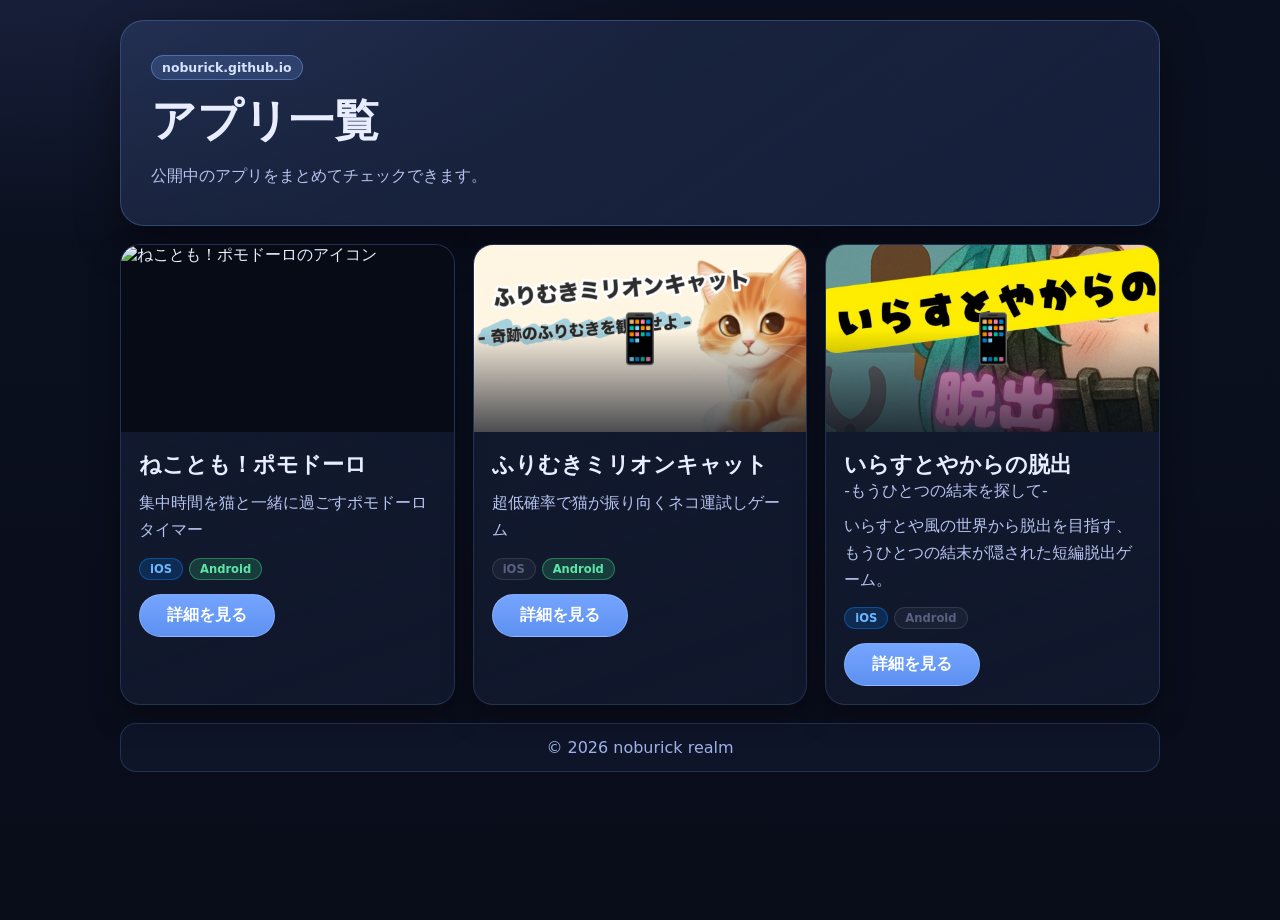
==== index.html @ e582a359 "fix: update irasutoya app list image Agent-Logs-Url: https://github.com/noburick/noburick.github.io/" ====
<!DOCTYPE html>
<html lang="ja">
<head>
  <meta charset="UTF-8">
  <meta name="viewport" content="width=device-width, initial-scale=1">
  <title>noburick realm apps | アプリ一覧</title>
  <meta name="description" content="noburick が公開するアプリの一覧ページです。">
  <link rel="stylesheet" href="style.css">
</head>
<body>
  <header class="hero">
    <div class="hero__inner">
      <p class="hero__badge">noburick.github.io</p>
      <h1>アプリ一覧</h1>
      <p class="hero__lead">公開中のアプリをまとめてチェックできます。</p>
    </div>
  </header>

  <main class="container" id="apps">
    <section class="apps-grid" aria-label="アプリ一覧">

      <!-- ねことも！ポモドーロ -->
      <article class="app-card">
        <div class="app-card__thumb">
          <img src="./nekotomo_list_image" alt="ねことも！ポモドーロのアイコン">
        </div>
        <div class="app-card__body">
          <h2>ねことも！ポモドーロ</h2>
          <p>集中時間を猫と一緒に過ごすポモドーロタイマー</p>
          <div class="app-card__os">
            <span class="os-badge os-badge--ios">iOS</span>
            <span class="os-badge os-badge--android">Android</span>
          </div>
          <a class="button" href="./apps/nekotomo/">詳細を見る</a>
        </div>
      </article>

      <!-- ふりむきミリオンキャット -->
      <article class="app-card">
        <div class="app-card__thumb app-card__thumb--placeholder">
          <img src="./hurimuki_1920_1080_hero.PNG" alt="ふりむきミリオンキャットのアイコン">
        </div>
        <div class="app-card__body">
          <h2>ふりむきミリオンキャット</h2>
          <p>超低確率で猫が振り向くネコ運試しゲーム</p>
          <div class="app-card__os">
            <span class="os-badge os-badge--unavailable">iOS</span>
            <span class="os-badge os-badge--android">Android</span>
          </div>
          <a class="button" href="./apps/hurimuki/">詳細を見る</a>
        </div>
      </article>

      <!-- いらすとやからの脱出 -->
      <article class="app-card">
        <div class="app-card__thumb app-card__thumb--placeholder">
          <img src="./irasutoya_1920_1080_list.PNG" alt="いらすとやからの脱出のアイコン">
        </div>
        <div class="app-card__body">
          <h2>いらすとやからの脱出<br><small>-もうひとつの結末を探して-</small></h2>
          <p>いらすとや風の世界から脱出を目指す、もうひとつの結末が隠された短編脱出ゲーム。</p>
          <div class="app-card__os">
            <span class="os-badge os-badge--ios">iOS</span>
            <span class="os-badge os-badge--unavailable">Android</span>
          </div>
          <a class="button" href="./apps/irasutoya-escape/">詳細を見る</a>
        </div>
      </article>

    </section>
  </main>

  <footer class="footer">
    <p>© 2026 noburick realm </p>
  </footer>
</body>
</html>
---- style.css ----
:root {
  color-scheme: dark;
  --bg: #090d1a;
  --bg-grad-top: #1c2442;
  --panel: #11182d;
  --panel-strong: #18223f;
  --line: #2b3d73;
  --text: #e8eeff;
  --sub: #b7c4ef;
  --accent: #74a5ff;
  --accent-strong: #5d90f0;
  --shadow: 0 18px 44px rgba(0, 0, 0, 0.45);
}

* {
  box-sizing: border-box;
}

body {
  margin: 0;
  min-height: 100vh;
  background:
    radial-gradient(1200px 560px at 0% -10%, var(--bg-grad-top), transparent 60%),
    linear-gradient(180deg, #0b1020 0%, var(--bg) 100%);
  color: var(--text);
  font-family: "Hiragino Sans", "Noto Sans JP", "Yu Gothic", system-ui, -apple-system, sans-serif;
}

.hero,
.container,
.footer {
  width: min(100% - 24px, 1040px);
  margin-inline: auto;
}

.hero {
  margin-top: 20px;
}

.hero__inner {
  border: 1px solid rgba(116, 165, 255, 0.28);
  border-radius: 24px;
  padding: 26px 20px;
  background: linear-gradient(145deg, rgba(116, 165, 255, 0.14), rgba(24, 34, 63, 0.88));
  box-shadow: var(--shadow);
}

.hero__badge {
  display: inline-block;
  margin: 0;
  padding: 4px 10px;
  border-radius: 999px;
  font-size: 0.78rem;
  font-weight: 700;
  color: #d6e3ff;
  background: rgba(116, 165, 255, 0.2);
  border: 1px solid rgba(116, 165, 255, 0.45);
}

h1,
h2 {
  margin: 0;
  line-height: 1.3;
}

h1 {
  margin-top: 12px;
  font-size: clamp(1.9rem, 6vw, 2.8rem);
}

.hero__lead {
  margin: 12px 0 0;
  color: var(--sub);
  line-height: 1.8;
}

.container {
  margin-top: 18px;
}

.apps-grid {
  display: grid;
  grid-template-columns: 1fr;
  gap: 14px;
}

.app-card {
  border-radius: 20px;
  overflow: hidden;
  border: 1px solid rgba(116, 165, 255, 0.18);
  background: linear-gradient(160deg, rgba(116, 165, 255, 0.08), rgba(17, 24, 45, 0.94));
  box-shadow: 0 12px 30px rgba(0, 0, 0, 0.35);
}

.app-card__thumb {
  position: relative;
  aspect-ratio: 16 / 9;
  background: #070b16;
}

.app-card__thumb::after {
  content: "";
  position: absolute;
  inset: 0;
  background: linear-gradient(180deg, transparent 45%, rgba(7, 11, 22, 0.72));
}

.app-card__thumb img {
  display: block;
  width: 100%;
  height: 100%;
  object-fit: cover;
}

.app-card__body {
  padding: 16px;
}

.app-card__body h2 {
  font-size: clamp(1.1rem, 4.6vw, 1.4rem);
}

.app-card__body h2 small {
  display: block;
  font-size: 0.7em;
  font-weight: 400;
  color: var(--sub);
  margin-top: 2px;
}

.app-card__body p {
  margin: 10px 0 14px;
  color: var(--sub);
  line-height: 1.7;
}

/* OS badges */
.app-card__os {
  display: flex;
  flex-wrap: wrap;
  gap: 6px;
  margin: 0 0 14px;
}

.os-badge {
  display: inline-flex;
  align-items: center;
  padding: 3px 10px;
  border-radius: 999px;
  font-size: 0.72rem;
  font-weight: 700;
  border: 1px solid transparent;
}

.os-badge--ios {
  background: rgba(10, 132, 255, 0.18);
  color: #6cb8ff;
  border-color: rgba(10, 132, 255, 0.4);
}

.os-badge--android {
  background: rgba(61, 220, 132, 0.18);
  color: #5de5a8;
  border-color: rgba(61, 220, 132, 0.4);
}

.os-badge--unavailable {
  background: rgba(255, 255, 255, 0.04);
  color: #5a6080;
  border-color: rgba(255, 255, 255, 0.1);
}

/* Placeholder thumbnail when image is missing */
.app-card__thumb--placeholder {
  background: linear-gradient(145deg, #141d38, #0c1224);
}

.app-card__thumb--placeholder::before {
  content: "📱";
  position: absolute;
  inset: 0;
  display: flex;
  align-items: center;
  justify-content: center;
  font-size: 3rem;
  z-index: 0;
}

.button {
  display: inline-flex;
  align-items: center;
  justify-content: center;
  min-width: 136px;
  padding: 10px 14px;
  border-radius: 999px;
  background: linear-gradient(180deg, var(--accent) 0%, var(--accent-strong) 100%);
  color: #fff;
  font-weight: 700;
  text-decoration: none;
  border: 1px solid rgba(255, 255, 255, 0.2);
}

.button:hover,
.button:focus-visible {
  filter: brightness(1.08);
}

.footer {
  margin-block: 18px 28px;
  padding: 14px 16px;
  border-radius: 16px;
  text-align: center;
  color: #9fb0e8;
  background: rgba(17, 24, 45, 0.8);
  border: 1px solid rgba(116, 165, 255, 0.2);
}

.footer p {
  margin: 0;
}

@media (min-width: 720px) {
  .hero__inner {
    padding: 34px 30px;
  }

  .apps-grid {
    grid-template-columns: repeat(2, minmax(0, 1fr));
    gap: 18px;
  }

  .app-card__body {
    padding: 18px;
  }
}

@media (min-width: 1040px) {
  .apps-grid {
    grid-template-columns: repeat(3, minmax(0, 1fr));
  }
}
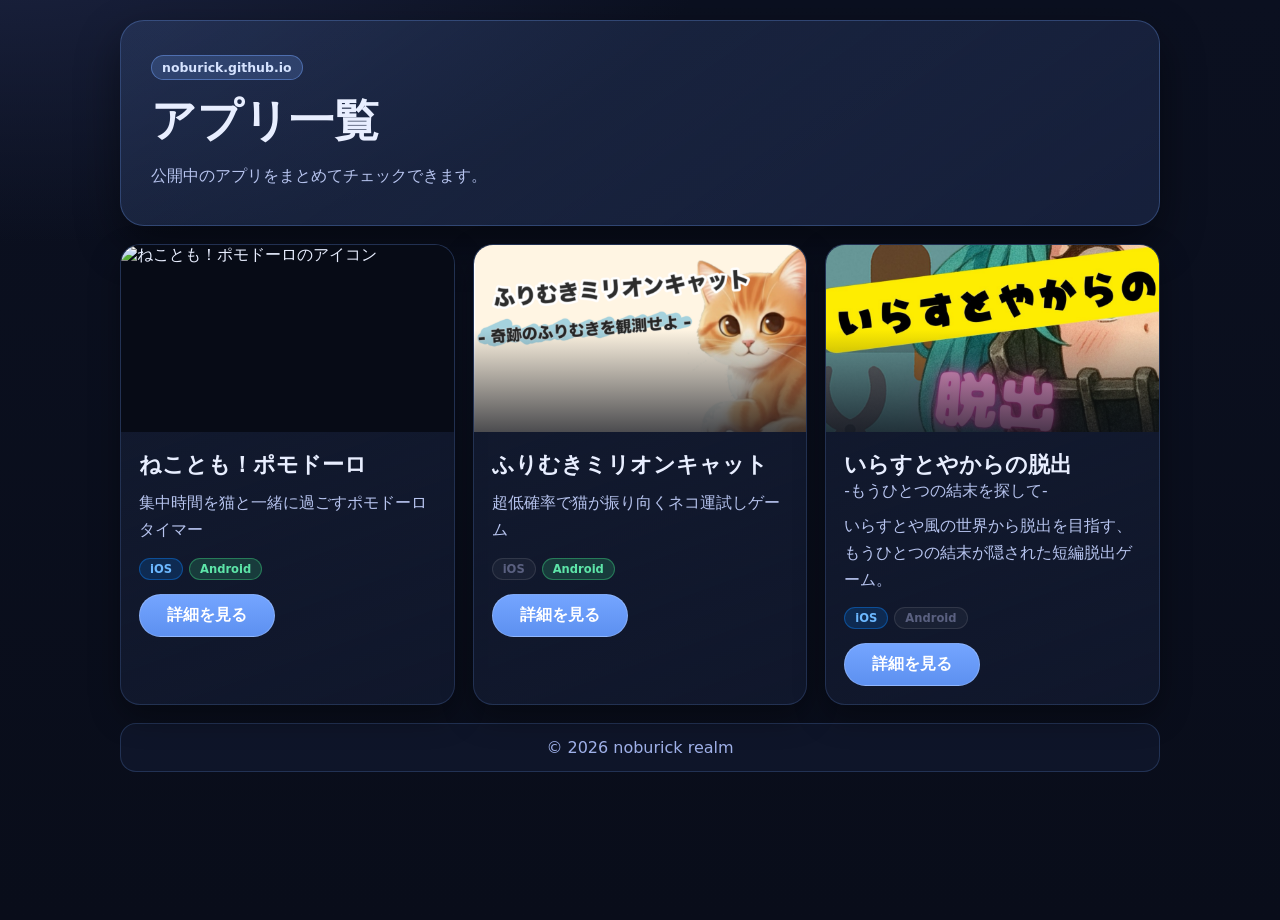
==== commit fbe3ea87: "Update index.html" ====
--- a/index.html
+++ b/index.html
@@ -37,7 +37,7 @@
 
       <!-- ふりむきミリオンキャット -->
       <article class="app-card">
-        <div class="app-card__thumb app-card__thumb--placeholder">
+        <div class="app-card__thumb">
           <img src="./hurimuki_1920_1080_hero.PNG" alt="ふりむきミリオンキャットのアイコン">
         </div>
         <div class="app-card__body">
@@ -53,7 +53,7 @@
 
       <!-- いらすとやからの脱出 -->
       <article class="app-card">
-        <div class="app-card__thumb app-card__thumb--placeholder">
+        <div class="app-card__thumb">
           <img src="./irasutoya_1920_1080_list.PNG" alt="いらすとやからの脱出のアイコン">
         </div>
         <div class="app-card__body">
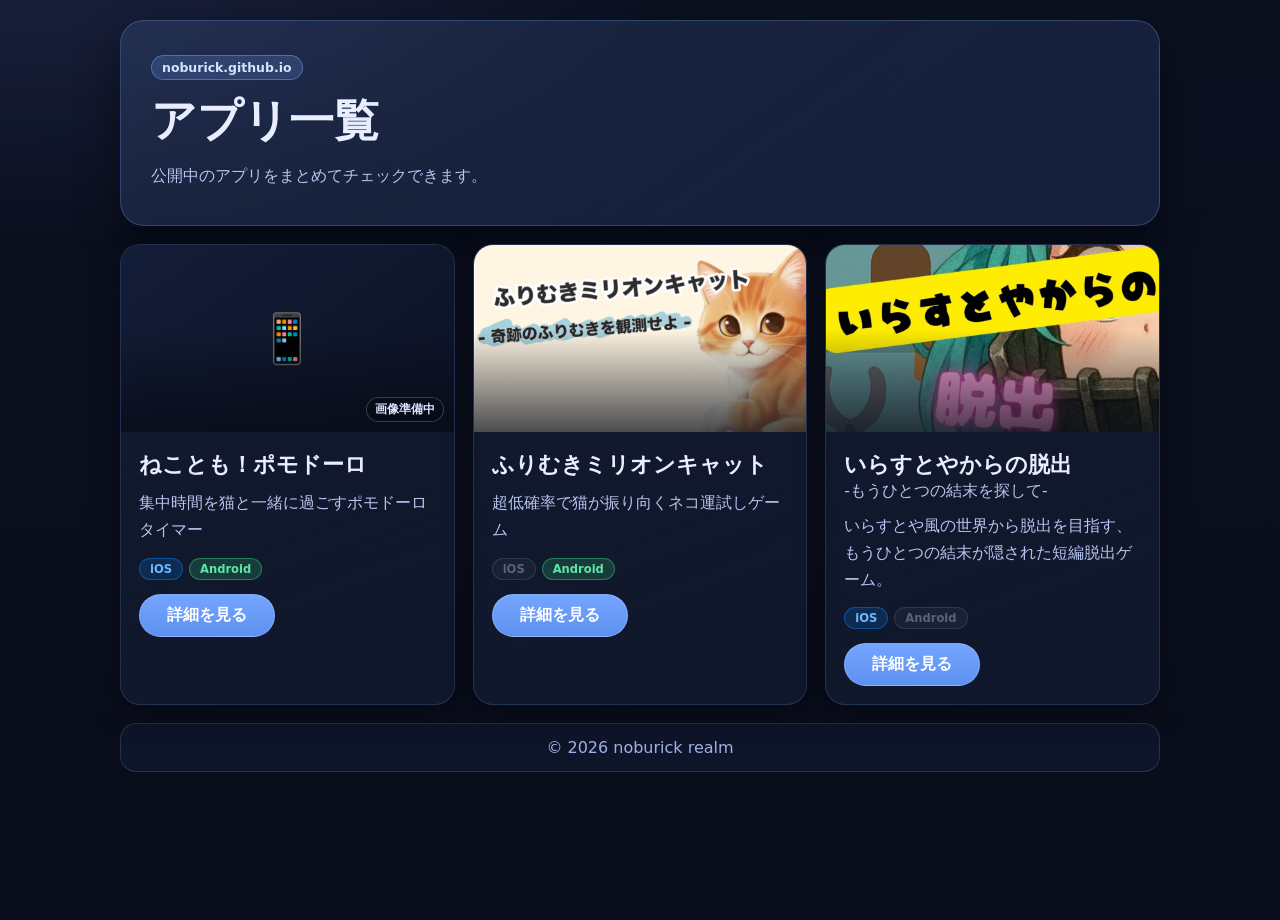
==== commit b7bc46fb: "アプリ一覧のねことも画像を準備中表示に変更" ====
--- a/index.html
+++ b/index.html
@@ -21,8 +21,8 @@
 
       <!-- ねことも！ポモドーロ -->
       <article class="app-card">
-        <div class="app-card__thumb">
-          <img src="./nekotomo_list_image" alt="ねことも！ポモドーロのアイコン">
+        <div class="app-card__thumb app-card__thumb--placeholder">
+          <p class="app-card__thumb-label">画像準備中</p>
         </div>
         <div class="app-card__body">
           <h2>ねことも！ポモドーロ</h2>
--- a/style.css
+++ b/style.css
@@ -186,6 +186,21 @@
   z-index: 0;
 }
 
+.app-card__thumb-label {
+  position: absolute;
+  right: 10px;
+  bottom: 10px;
+  margin: 0;
+  padding: 4px 8px;
+  border-radius: 999px;
+  font-size: 0.72rem;
+  font-weight: 700;
+  color: #dbe6ff;
+  background: rgba(7, 11, 22, 0.65);
+  border: 1px solid rgba(255, 255, 255, 0.2);
+  z-index: 1;
+}
+
 .button {
   display: inline-flex;
   align-items: center;
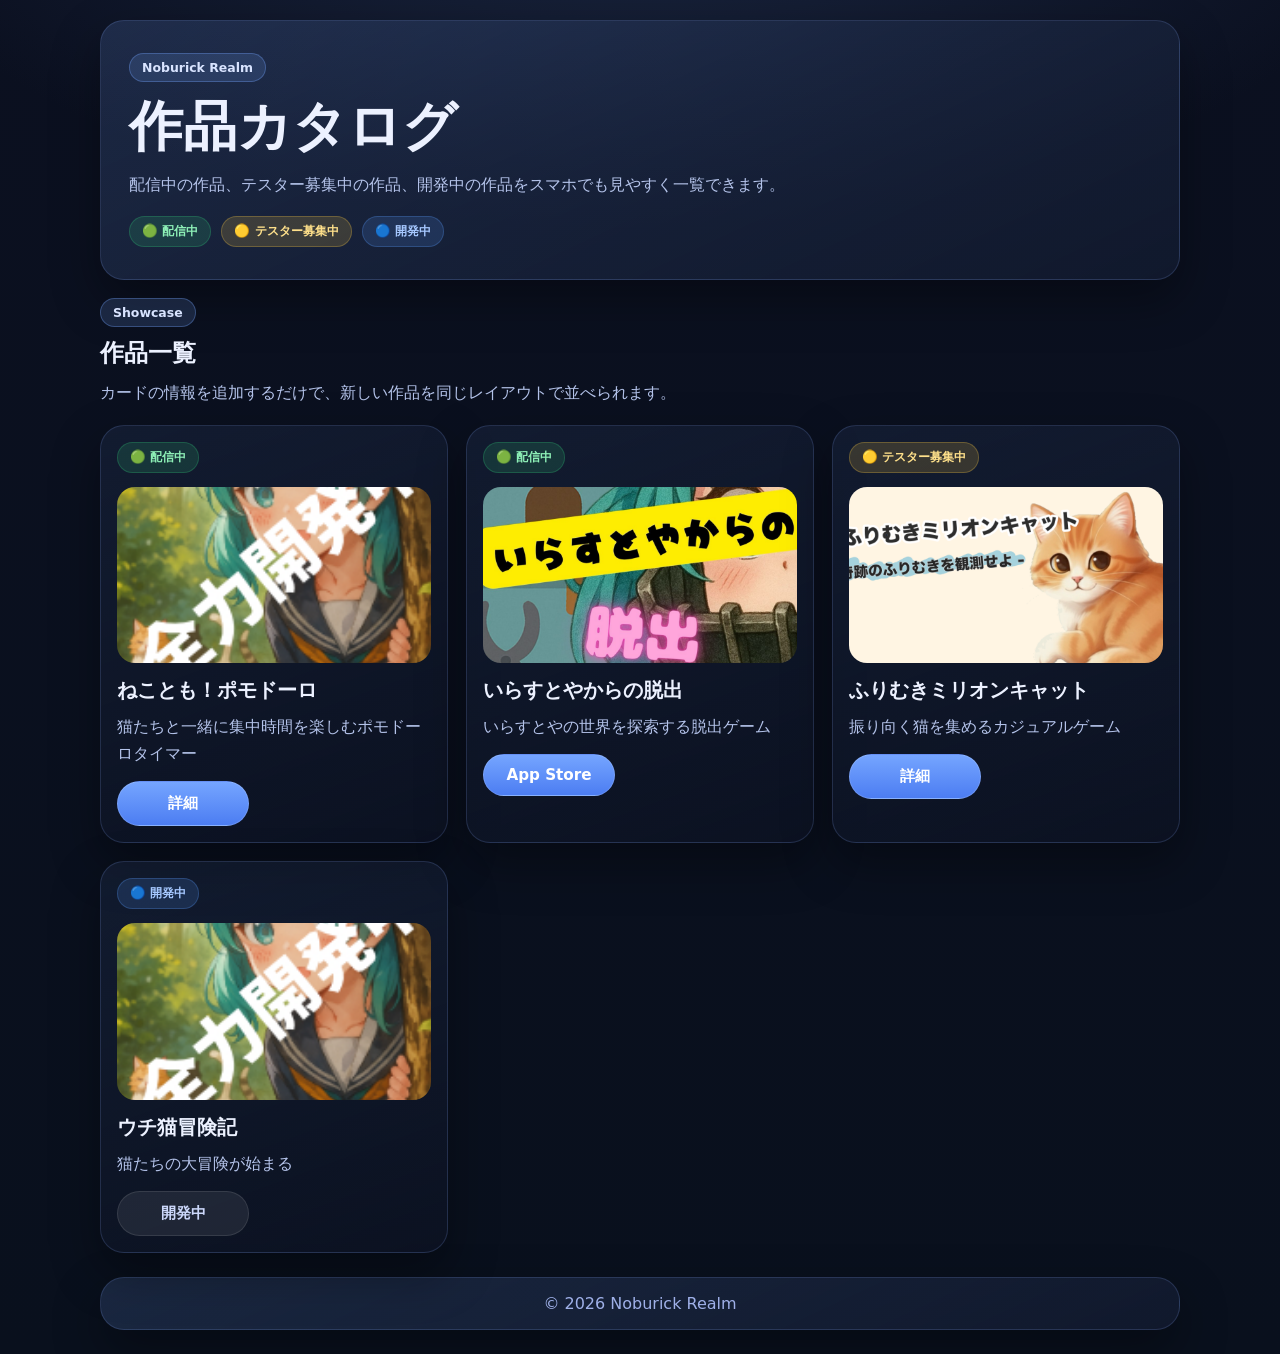
==== commit b9713b38: "feat: refresh app showcase top page" ====
--- a/index.html
+++ b/index.html
@@ -3,75 +3,54 @@
 <head>
   <meta charset="UTF-8">
   <meta name="viewport" content="width=device-width, initial-scale=1">
-  <title>noburick realm apps | アプリ一覧</title>
-  <meta name="description" content="noburick が公開するアプリの一覧ページです。">
+  <title>Noburick Realm 作品カタログ</title>
+  <meta name="description" content="Noburick Realmの配信中・テスター募集中・開発中の作品をまとめたショーケースです。">
   <link rel="stylesheet" href="style.css">
+  <script src="apps.js" defer></script>
 </head>
 <body>
   <header class="hero">
     <div class="hero__inner">
-      <p class="hero__badge">noburick.github.io</p>
-      <h1>アプリ一覧</h1>
-      <p class="hero__lead">公開中のアプリをまとめてチェックできます。</p>
+      <p class="hero__badge">Noburick Realm</p>
+      <h1>作品カタログ</h1>
+      <p class="hero__lead">配信中の作品、テスター募集中の作品、開発中の作品をスマホでも見やすく一覧できます。</p>
+      <ul class="hero__status-list" aria-label="ステータス一覧">
+        <li class="status-badge status-badge--released">🟢 配信中</li>
+        <li class="status-badge status-badge--testing">🟡 テスター募集中</li>
+        <li class="status-badge status-badge--developing">🔵 開発中</li>
+      </ul>
     </div>
   </header>
 
-  <main class="container" id="apps">
-    <section class="apps-grid" aria-label="アプリ一覧">
-
-      <!-- ねことも！ポモドーロ -->
-      <article class="app-card">
-        <div class="app-card__thumb app-card__thumb--placeholder">
-          <p class="app-card__thumb-label">画像準備中</p>
-        </div>
-        <div class="app-card__body">
-          <h2>ねことも！ポモドーロ</h2>
-          <p>集中時間を猫と一緒に過ごすポモドーロタイマー</p>
-          <div class="app-card__os">
-            <span class="os-badge os-badge--ios">iOS</span>
-            <span class="os-badge os-badge--android">Android</span>
-          </div>
-          <a class="button" href="./apps/nekotomo/">詳細を見る</a>
-        </div>
-      </article>
-
-      <!-- ふりむきミリオンキャット -->
-      <article class="app-card">
-        <div class="app-card__thumb">
-          <img src="./hurimuki_1920_1080_hero.PNG" alt="ふりむきミリオンキャットのアイコン">
-        </div>
-        <div class="app-card__body">
-          <h2>ふりむきミリオンキャット</h2>
-          <p>超低確率で猫が振り向くネコ運試しゲーム</p>
-          <div class="app-card__os">
-            <span class="os-badge os-badge--unavailable">iOS</span>
-            <span class="os-badge os-badge--android">Android</span>
-          </div>
-          <a class="button" href="./apps/hurimuki/">詳細を見る</a>
-        </div>
-      </article>
-
-      <!-- いらすとやからの脱出 -->
-      <article class="app-card">
-        <div class="app-card__thumb">
-          <img src="./irasutoya_1920_1080_list.PNG" alt="いらすとやからの脱出のアイコン">
-        </div>
-        <div class="app-card__body">
-          <h2>いらすとやからの脱出<br><small>-もうひとつの結末を探して-</small></h2>
-          <p>いらすとや風の世界から脱出を目指す、もうひとつの結末が隠された短編脱出ゲーム。</p>
-          <div class="app-card__os">
-            <span class="os-badge os-badge--ios">iOS</span>
-            <span class="os-badge os-badge--unavailable">Android</span>
-          </div>
-          <a class="button" href="./apps/irasutoya-escape/">詳細を見る</a>
-        </div>
-      </article>
-
+  <main class="container">
+    <section class="catalog-section" aria-labelledby="catalog-title">
+      <div class="section-heading">
+        <p class="section-heading__eyebrow">Showcase</p>
+        <h2 id="catalog-title">作品一覧</h2>
+        <p class="section-heading__lead">カードの情報を追加するだけで、新しい作品を同じレイアウトで並べられます。</p>
+      </div>
+      <div class="apps-grid" id="apps" aria-label="作品一覧"></div>
     </section>
   </main>
 
+  <template id="app-card-template">
+    <article class="app-card">
+      <div class="app-card__body">
+        <p class="status-badge"></p>
+        <div class="app-card__thumb">
+          <img loading="lazy">
+        </div>
+        <div class="app-card__content">
+          <h3 class="app-card__title"></h3>
+          <p class="app-card__summary"></p>
+        </div>
+        <div class="app-card__actions"></div>
+      </div>
+    </article>
+  </template>
+
   <footer class="footer">
-    <p>© 2026 noburick realm </p>
+    <p>© 2026 Noburick Realm</p>
   </footer>
 </body>
 </html>
--- a/style.css
+++ b/style.css
@@ -1,15 +1,21 @@
 :root {
   color-scheme: dark;
-  --bg: #090d1a;
-  --bg-grad-top: #1c2442;
-  --panel: #11182d;
-  --panel-strong: #18223f;
-  --line: #2b3d73;
-  --text: #e8eeff;
-  --sub: #b7c4ef;
-  --accent: #74a5ff;
-  --accent-strong: #5d90f0;
-  --shadow: 0 18px 44px rgba(0, 0, 0, 0.45);
+  --bg: #09101d;
+  --bg-top: #1b2742;
+  --panel: rgba(12, 18, 34, 0.9);
+  --panel-strong: rgba(17, 25, 45, 0.96);
+  --line: rgba(124, 156, 229, 0.2);
+  --text: #ecf1ff;
+  --sub: #b4c3ea;
+  --accent: #75a5ff;
+  --accent-strong: #4c7df2;
+  --shadow: 0 20px 48px rgba(0, 0, 0, 0.35);
+  --released-bg: rgba(51, 199, 120, 0.16);
+  --released-text: #8ef0b7;
+  --testing-bg: rgba(255, 204, 64, 0.16);
+  --testing-text: #ffe18b;
+  --developing-bg: rgba(88, 154, 255, 0.16);
+  --developing-text: #a6c8ff;
 }
 
 * {
@@ -20,233 +26,230 @@
   margin: 0;
   min-height: 100vh;
   background:
-    radial-gradient(1200px 560px at 0% -10%, var(--bg-grad-top), transparent 60%),
+    radial-gradient(1200px 560px at 50% -10%, var(--bg-top), transparent 65%),
     linear-gradient(180deg, #0b1020 0%, var(--bg) 100%);
   color: var(--text);
   font-family: "Hiragino Sans", "Noto Sans JP", "Yu Gothic", system-ui, -apple-system, sans-serif;
 }
 
+img {
+  display: block;
+  width: 100%;
+}
+
 .hero,
 .container,
 .footer {
-  width: min(100% - 24px, 1040px);
+  width: min(100% - 24px, 1080px);
   margin-inline: auto;
 }
 
 .hero {
-  margin-top: 20px;
+  padding-top: 20px;
+}
+
+.hero__inner,
+.footer {
+  border: 1px solid var(--line);
+  border-radius: 24px;
+  background: linear-gradient(155deg, rgba(117, 165, 255, 0.16), var(--panel-strong));
+  box-shadow: var(--shadow);
 }
 
 .hero__inner {
-  border: 1px solid rgba(116, 165, 255, 0.28);
-  border-radius: 24px;
-  padding: 26px 20px;
-  background: linear-gradient(145deg, rgba(116, 165, 255, 0.14), rgba(24, 34, 63, 0.88));
-  box-shadow: var(--shadow);
-}
-
-.hero__badge {
-  display: inline-block;
+  padding: 24px 18px;
+}
+
+.hero__badge,
+.section-heading__eyebrow,
+.status-badge {
+  display: inline-flex;
+  align-items: center;
+  gap: 6px;
+  width: fit-content;
   margin: 0;
-  padding: 4px 10px;
+  padding: 6px 12px;
   border-radius: 999px;
   font-size: 0.78rem;
   font-weight: 700;
-  color: #d6e3ff;
-  background: rgba(116, 165, 255, 0.2);
-  border: 1px solid rgba(116, 165, 255, 0.45);
+}
+
+.hero__badge,
+.section-heading__eyebrow {
+  color: #d9e4ff;
+  background: rgba(117, 165, 255, 0.16);
+  border: 1px solid rgba(117, 165, 255, 0.32);
 }
 
 h1,
-h2 {
+h2,
+h3,
+p,
+ul {
   margin: 0;
-  line-height: 1.3;
 }
 
 h1 {
   margin-top: 12px;
-  font-size: clamp(1.9rem, 6vw, 2.8rem);
+  font-size: clamp(2rem, 8vw, 3.4rem);
+  line-height: 1.2;
 }
 
 .hero__lead {
-  margin: 12px 0 0;
+  margin-top: 12px;
   color: var(--sub);
-  line-height: 1.8;
+  line-height: 1.7;
+}
+
+.hero__status-list {
+  display: flex;
+  flex-wrap: wrap;
+  gap: 10px;
+  margin-top: 18px;
+  padding: 0;
+  list-style: none;
 }
 
 .container {
-  margin-top: 18px;
+  padding: 18px 0 24px;
+}
+
+.catalog-section {
+  display: grid;
+  gap: 18px;
+}
+
+.section-heading {
+  display: grid;
+  gap: 10px;
+}
+
+.section-heading__lead {
+  color: var(--sub);
+  line-height: 1.7;
 }
 
 .apps-grid {
   display: grid;
+  gap: 16px;
   grid-template-columns: 1fr;
+}
+
+.app-card {
+  border: 1px solid var(--line);
+  border-radius: 24px;
+  background: linear-gradient(160deg, rgba(117, 165, 255, 0.08), var(--panel));
+  box-shadow: var(--shadow);
+  overflow: hidden;
+}
+
+.app-card__body {
+  display: grid;
   gap: 14px;
-}
-
-.app-card {
-  border-radius: 20px;
+  padding: 16px;
+}
+
+.status-badge {
+  border: 1px solid transparent;
+}
+
+.status-badge--released {
+  color: var(--released-text);
+  background: var(--released-bg);
+  border-color: rgba(51, 199, 120, 0.25);
+}
+
+.status-badge--testing {
+  color: var(--testing-text);
+  background: var(--testing-bg);
+  border-color: rgba(255, 204, 64, 0.25);
+}
+
+.status-badge--developing {
+  color: var(--developing-text);
+  background: var(--developing-bg);
+  border-color: rgba(88, 154, 255, 0.25);
+}
+
+.app-card__thumb {
   overflow: hidden;
-  border: 1px solid rgba(116, 165, 255, 0.18);
-  background: linear-gradient(160deg, rgba(116, 165, 255, 0.08), rgba(17, 24, 45, 0.94));
-  box-shadow: 0 12px 30px rgba(0, 0, 0, 0.35);
-}
-
-.app-card__thumb {
-  position: relative;
+  border-radius: 18px;
   aspect-ratio: 16 / 9;
-  background: #070b16;
-}
-
-.app-card__thumb::after {
-  content: "";
-  position: absolute;
-  inset: 0;
-  background: linear-gradient(180deg, transparent 45%, rgba(7, 11, 22, 0.72));
+  background: rgba(255, 255, 255, 0.04);
 }
 
 .app-card__thumb img {
-  display: block;
-  width: 100%;
   height: 100%;
   object-fit: cover;
 }
 
-.app-card__body {
-  padding: 16px;
-}
-
-.app-card__body h2 {
-  font-size: clamp(1.1rem, 4.6vw, 1.4rem);
-}
-
-.app-card__body h2 small {
-  display: block;
-  font-size: 0.7em;
-  font-weight: 400;
-  color: var(--sub);
-  margin-top: 2px;
-}
-
-.app-card__body p {
-  margin: 10px 0 14px;
+.app-card__content {
+  display: grid;
+  gap: 8px;
+}
+
+.app-card__title {
+  font-size: 1.24rem;
+  line-height: 1.4;
+}
+
+.app-card__summary {
   color: var(--sub);
   line-height: 1.7;
-}
-
-/* OS badges */
-.app-card__os {
+  display: -webkit-box;
+  -webkit-line-clamp: 2;
+  -webkit-box-orient: vertical;
+  overflow: hidden;
+}
+
+.app-card__actions {
   display: flex;
-  flex-wrap: wrap;
-  gap: 6px;
-  margin: 0 0 14px;
-}
-
-.os-badge {
-  display: inline-flex;
-  align-items: center;
-  padding: 3px 10px;
-  border-radius: 999px;
-  font-size: 0.72rem;
-  font-weight: 700;
-  border: 1px solid transparent;
-}
-
-.os-badge--ios {
-  background: rgba(10, 132, 255, 0.18);
-  color: #6cb8ff;
-  border-color: rgba(10, 132, 255, 0.4);
-}
-
-.os-badge--android {
-  background: rgba(61, 220, 132, 0.18);
-  color: #5de5a8;
-  border-color: rgba(61, 220, 132, 0.4);
-}
-
-.os-badge--unavailable {
-  background: rgba(255, 255, 255, 0.04);
-  color: #5a6080;
-  border-color: rgba(255, 255, 255, 0.1);
-}
-
-/* Placeholder thumbnail when image is missing */
-.app-card__thumb--placeholder {
-  background: linear-gradient(145deg, #141d38, #0c1224);
-}
-
-.app-card__thumb--placeholder::before {
-  content: "📱";
-  position: absolute;
-  inset: 0;
-  display: flex;
-  align-items: center;
-  justify-content: center;
-  font-size: 3rem;
-  z-index: 0;
-}
-
-.app-card__thumb-label {
-  position: absolute;
-  right: 10px;
-  bottom: 10px;
-  margin: 0;
-  padding: 4px 8px;
-  border-radius: 999px;
-  font-size: 0.72rem;
-  font-weight: 700;
-  color: #dbe6ff;
-  background: rgba(7, 11, 22, 0.65);
-  border: 1px solid rgba(255, 255, 255, 0.2);
-  z-index: 1;
 }
 
 .button {
   display: inline-flex;
   align-items: center;
   justify-content: center;
-  min-width: 136px;
-  padding: 10px 14px;
+  min-width: 132px;
+  padding: 11px 16px;
   border-radius: 999px;
-  background: linear-gradient(180deg, var(--accent) 0%, var(--accent-strong) 100%);
+  border: 1px solid rgba(255, 255, 255, 0.14);
+  background: linear-gradient(180deg, var(--accent), var(--accent-strong));
   color: #fff;
+  font-size: 0.95rem;
   font-weight: 700;
   text-decoration: none;
-  border: 1px solid rgba(255, 255, 255, 0.2);
+  transition: transform 0.2s ease, filter 0.2s ease;
 }
 
 .button:hover,
 .button:focus-visible {
   filter: brightness(1.08);
+  transform: translateY(-1px);
+}
+
+.button--disabled {
+  background: rgba(255, 255, 255, 0.08);
+  color: #ccd8fb;
+  border-color: rgba(255, 255, 255, 0.1);
 }
 
 .footer {
-  margin-block: 18px 28px;
-  padding: 14px 16px;
-  border-radius: 16px;
+  margin-bottom: 24px;
+  padding: 16px;
   text-align: center;
   color: #9fb0e8;
-  background: rgba(17, 24, 45, 0.8);
-  border: 1px solid rgba(116, 165, 255, 0.2);
-}
-
-.footer p {
-  margin: 0;
 }
 
 @media (min-width: 720px) {
   .hero__inner {
-    padding: 34px 30px;
+    padding: 32px 28px;
   }
 
   .apps-grid {
     grid-template-columns: repeat(2, minmax(0, 1fr));
     gap: 18px;
   }
-
-  .app-card__body {
-    padding: 18px;
-  }
 }
 
 @media (min-width: 1040px) {
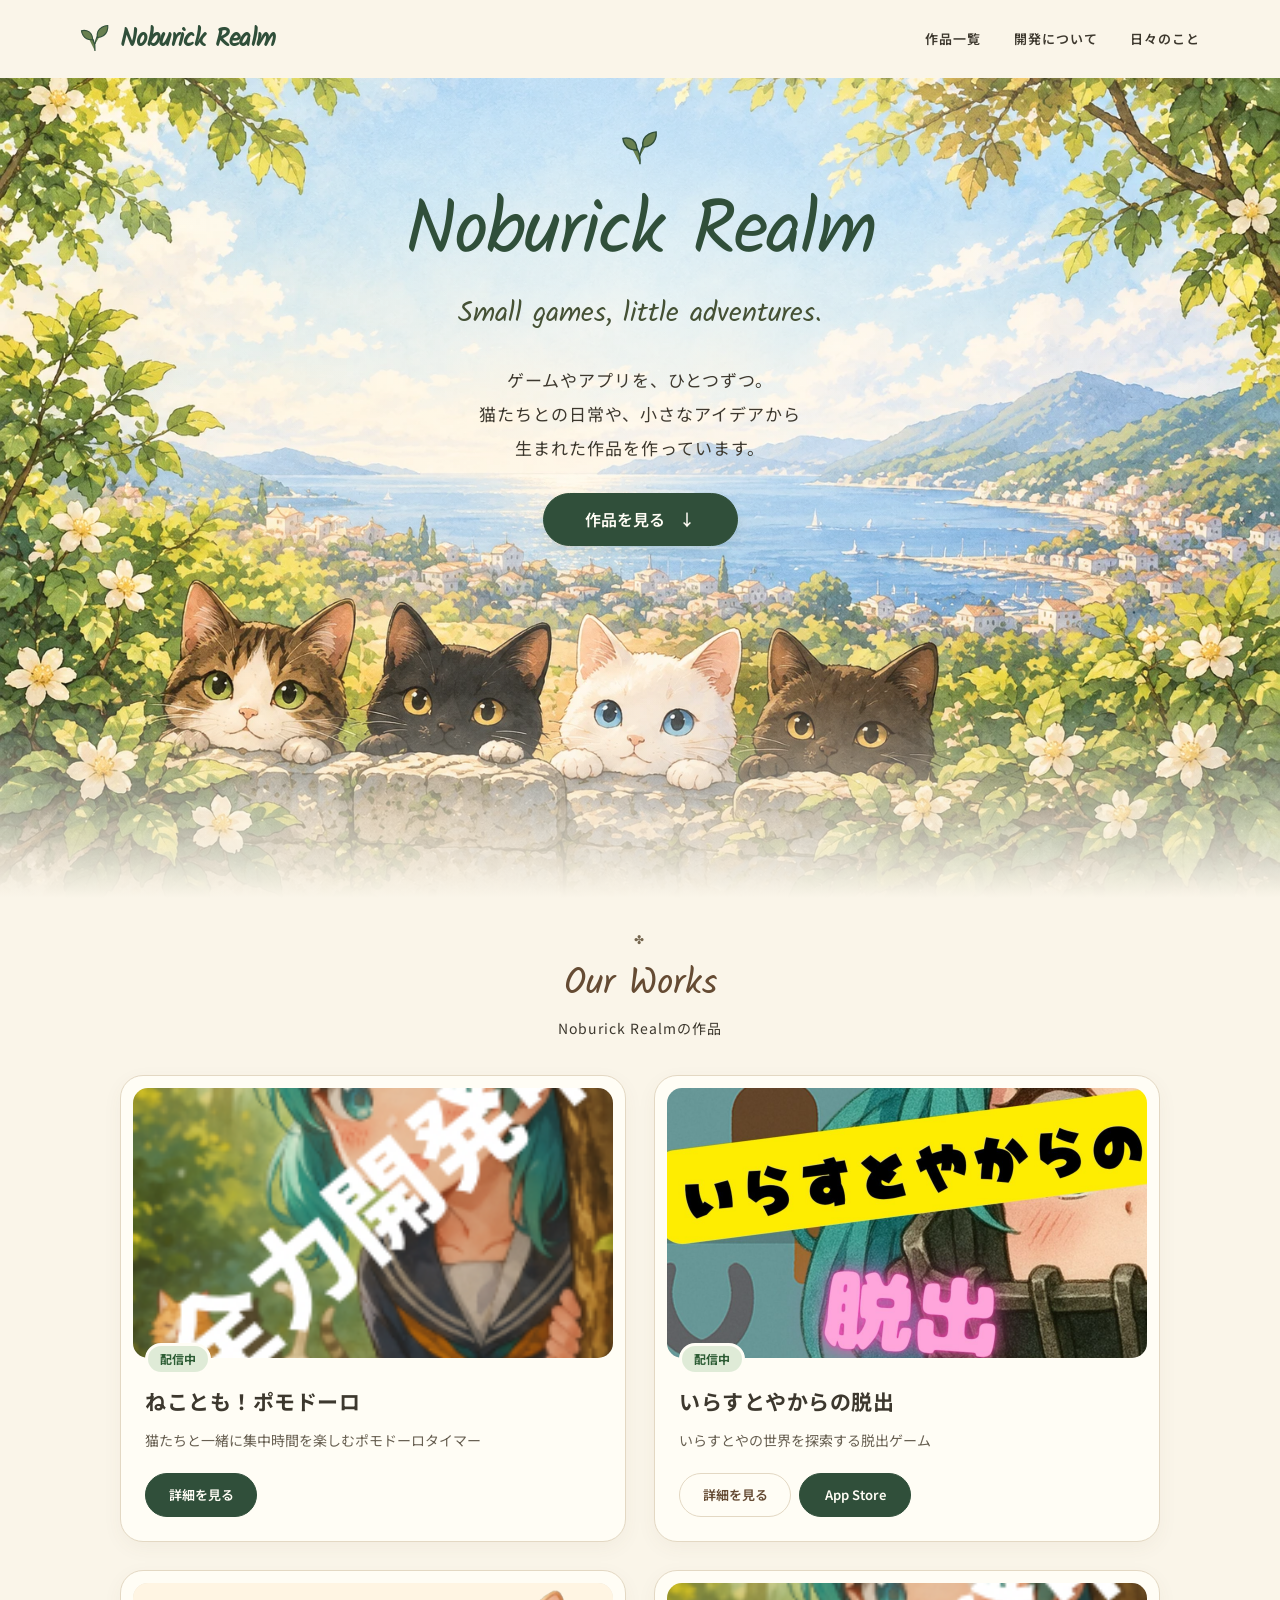
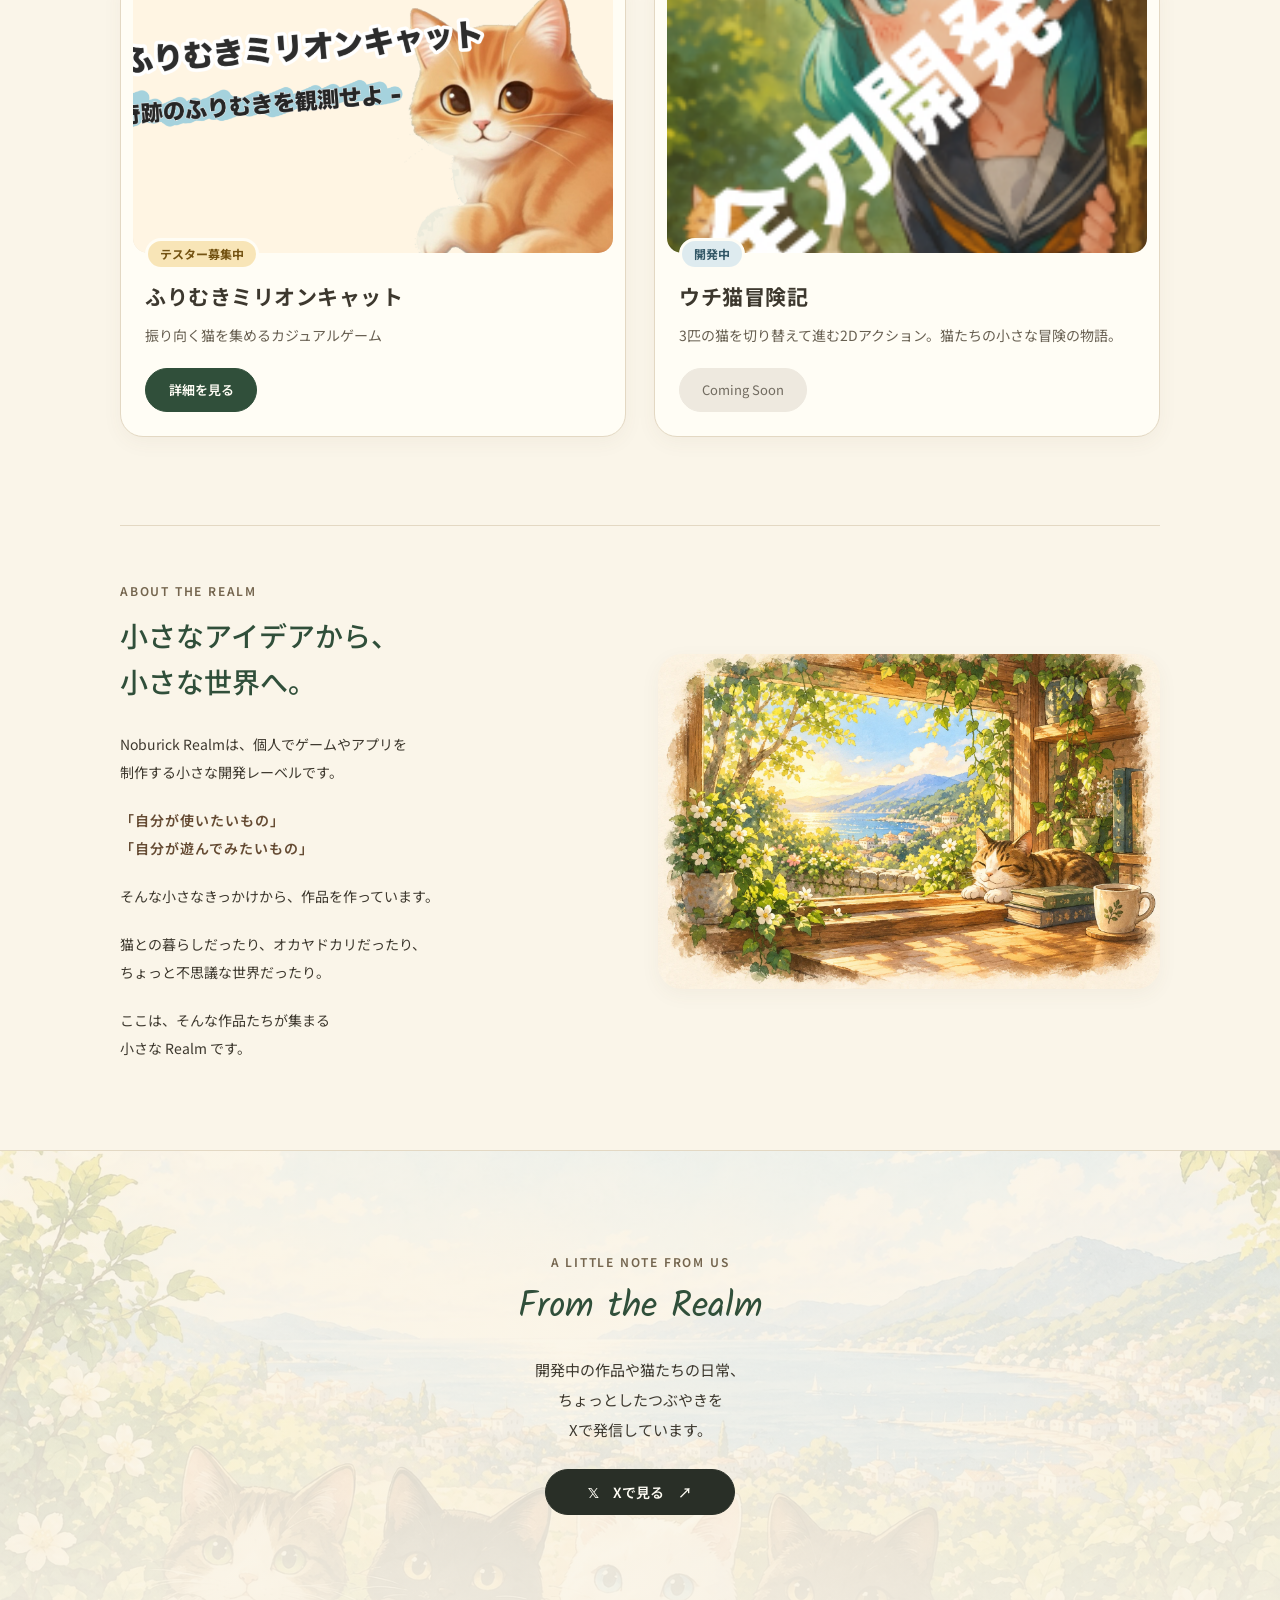
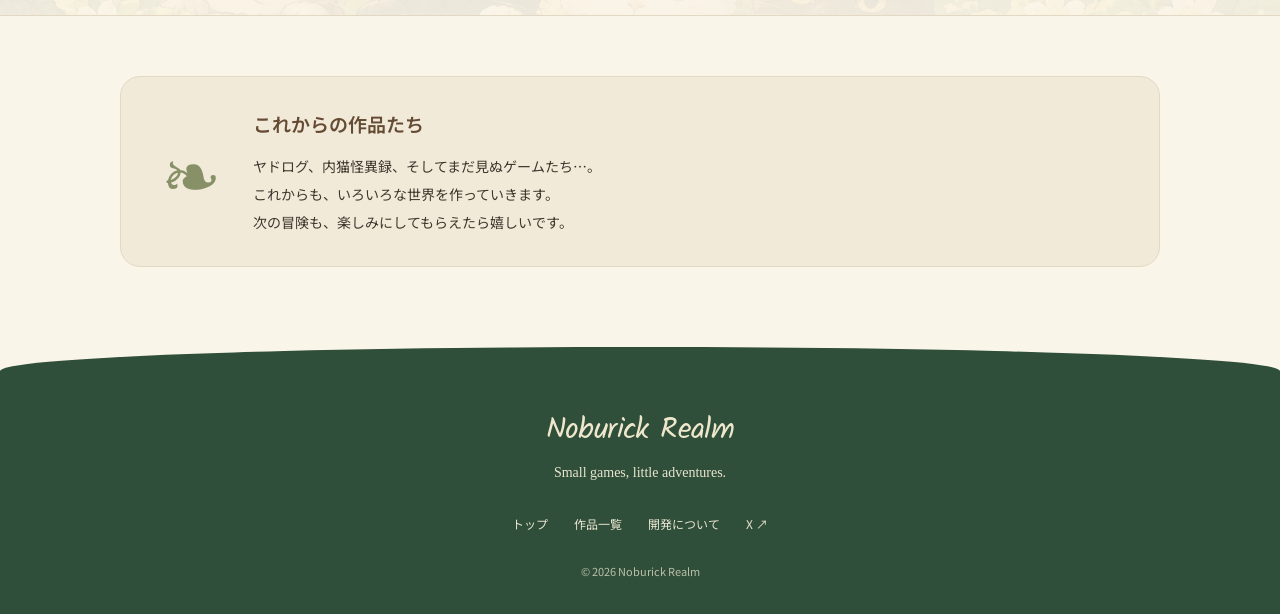
==== commit b35ac6df: "Build a warm storybook homepage for Noburick Realm" ====
--- a/index.html
+++ b/index.html
@@ -1,56 +1,198 @@
-<!DOCTYPE html>
+<!doctype html>
 <html lang="ja">
-<head>
-  <meta charset="UTF-8">
-  <meta name="viewport" content="width=device-width, initial-scale=1">
-  <title>Noburick Realm 作品カタログ</title>
-  <meta name="description" content="Noburick Realmの配信中・テスター募集中・開発中の作品をまとめたショーケースです。">
-  <link rel="stylesheet" href="style.css">
-  <script src="apps.js" defer></script>
-</head>
-<body>
-  <header class="hero">
-    <div class="hero__inner">
-      <p class="hero__badge">Noburick Realm</p>
-      <h1>作品カタログ</h1>
-      <p class="hero__lead">配信中の作品、テスター募集中の作品、開発中の作品をスマホでも見やすく一覧できます。</p>
-      <ul class="hero__status-list" aria-label="ステータス一覧">
-        <li class="status-badge status-badge--released">🟢 配信中</li>
-        <li class="status-badge status-badge--testing">🟡 テスター募集中</li>
-        <li class="status-badge status-badge--developing">🔵 開発中</li>
-      </ul>
-    </div>
-  </header>
-
-  <main class="container">
-    <section class="catalog-section" aria-labelledby="catalog-title">
-      <div class="section-heading">
-        <p class="section-heading__eyebrow">Showcase</p>
-        <h2 id="catalog-title">作品一覧</h2>
-        <p class="section-heading__lead">カードの情報を追加するだけで、新しい作品を同じレイアウトで並べられます。</p>
-      </div>
-      <div class="apps-grid" id="apps" aria-label="作品一覧"></div>
-    </section>
-  </main>
-
-  <template id="app-card-template">
-    <article class="app-card">
-      <div class="app-card__body">
-        <p class="status-badge"></p>
+  <head>
+    <meta charset="UTF-8" />
+    <meta name="viewport" content="width=device-width, initial-scale=1" />
+    <meta name="theme-color" content="#faf5e9" />
+    <title>Noburick Realm — Small games, little adventures.</title>
+    <meta
+      name="description"
+      content="ゲームやアプリを、ひとつずつ。猫たちとの日常や、小さなアイデアから生まれた作品を作る個人開発レーベル、Noburick Realm。"
+    />
+    <meta property="og:title" content="Noburick Realm" />
+    <meta
+      property="og:description"
+      content="Small games, little adventures. ゲームやアプリを、ひとつずつ。"
+    />
+    <meta property="og:type" content="website" />
+    <meta property="og:url" content="https://noburick.github.io/" />
+    <meta
+      property="og:image"
+      content="https://noburick.github.io/images/realm-hero.webp"
+    />
+    <link rel="stylesheet" href="style.css" />
+    <link
+      rel="preload"
+      as="image"
+      href="images/realm-hero.webp"
+      media="(min-width: 701px)"
+    />
+    <link
+      rel="preload"
+      as="image"
+      href="images/realm-hero-mobile.webp"
+      media="(max-width: 700px)"
+    />
+    <script src="apps.js" defer></script>
+    <script src="navigation.js" defer></script>
+  </head>
+  <body>
+    <a class="skip-link" href="#main">本文へ移動</a>
+    <header class="site-header" id="top">
+      <a class="brand" href="#top"
+        ><svg class="sprout" viewBox="0 0 40 40" aria-hidden="true">
+          <path d="M20 36C21 23 16 16 8 12M20 27C21 19 25 11 32 7" />
+          <path
+            d="M17 21C3 22 2 9 2 9S16 5 17 21ZM23 18C21 3 37 2 37 2S39 17 23 18Z"
+          /></svg
+        >Noburick Realm</a
+      >
+      <button
+        class="menu-toggle"
+        type="button"
+        aria-expanded="false"
+        aria-controls="site-nav"
+        aria-label="メニューを開く"
+        hidden
+      >
+        <span></span><span></span><span></span>
+      </button>
+      <nav class="site-nav" id="site-nav" aria-label="メインナビゲーション">
+        <a href="#works">作品一覧</a><a href="#about">開発について</a
+        ><a href="#journal">日々のこと</a>
+      </nav>
+    </header>
+    <main id="main">
+      <section class="hero" aria-labelledby="hero-title">
+        <div class="hero__inner">
+          <svg
+            class="sprout hero__sprout"
+            viewBox="0 0 40 40"
+            aria-hidden="true"
+          >
+            <path d="M20 36C21 23 16 16 8 12M20 27C21 19 25 11 32 7" />
+            <path
+              d="M17 21C3 22 2 9 2 9S16 5 17 21ZM23 18C21 3 37 2 37 2S39 17 23 18Z"
+            />
+          </svg>
+          <h1 id="hero-title">Noburick Realm</h1>
+          <p class="hero__tagline">Small games, little adventures.</p>
+          <p class="hero__lead">
+            ゲームやアプリを、ひとつずつ。<br />猫たちとの日常や、小さなアイデアから<br />生まれた作品を作っています。
+          </p>
+          <a class="button hero__button" href="#works"
+            >作品を見る <span aria-hidden="true">↓</span></a
+          >
+        </div>
+      </section>
+      <section
+        class="catalog-section container"
+        id="works"
+        aria-labelledby="catalog-title"
+      >
+        <div class="section-heading">
+          <p class="section-heading__eyebrow" aria-hidden="true">✤</p>
+          <h2 id="catalog-title">Our Works</h2>
+          <p>Noburick Realmの作品</p>
+        </div>
+        <div class="apps-grid" id="apps" aria-label="作品一覧"></div>
+        <noscript
+          ><p class="no-script">
+            作品の詳細はこちら：<a href="apps/nekotomo/"
+              >ねことも！ポモドーロ</a
+            >
+            ／ <a href="apps/irasutoya-escape/">いらすとやからの脱出</a> ／
+            <a href="apps/hurimuki/">ふりむきミリオンキャット</a
+            >。ウチ猫冒険記は開発中です。
+          </p></noscript
+        >
+      </section>
+      <section class="about container" id="about" aria-labelledby="about-title">
+        <div class="about__copy">
+          <div class="section-heading">
+            <p class="section-heading__eyebrow">About the Realm</p>
+            <h2 id="about-title">小さなアイデアから、<br />小さな世界へ。</h2>
+          </div>
+          <p>
+            Noburick Realmは、個人でゲームやアプリを<br
+              class="desktop-break"
+            />制作する小さな開発レーベルです。
+          </p>
+          <p class="about__quote">
+            「自分が使いたいもの」<br />「自分が遊んでみたいもの」
+          </p>
+          <p>そんな小さなきっかけから、作品を作っています。</p>
+          <p>
+            猫との暮らしだったり、オカヤドカリだったり、<br
+              class="desktop-break"
+            />ちょっと不思議な世界だったり。
+          </p>
+          <p>ここは、そんな作品たちが集まる<br />小さな Realm です。</p>
+        </div>
+        <img
+          class="about__art"
+          src="images/realm-workshop.webp"
+          alt="植物と本に囲まれた窓辺で、猫がひとやすみしている小さな工房"
+          loading="lazy"
+          width="1536"
+          height="1024"
+        />
+      </section>
+      <section class="journal" id="journal" aria-labelledby="journal-title">
+        <div class="journal__inner">
+          <p class="section-heading__eyebrow">A little note from us</p>
+          <h2 id="journal-title">From the Realm</h2>
+          <p>
+            開発中の作品や猫たちの日常、<br />ちょっとしたつぶやきを<br />Xで発信しています。
+          </p>
+          <a
+            class="button button--ink"
+            href="https://x.com/NoburickRealm"
+            target="_blank"
+            rel="noopener noreferrer"
+            ><span aria-hidden="true">𝕏</span> Xで見る
+            <span aria-hidden="true">↗</span></a
+          >
+        </div>
+      </section>
+      <aside class="next-worlds container" aria-labelledby="next-title">
+        <span class="next-worlds__leaf" aria-hidden="true">❧</span>
+        <div>
+          <h2 id="next-title">これからの作品たち</h2>
+          <p>
+            ヤドログ、内猫怪異録、そしてまだ見ぬゲームたち…。<br />これからも、いろいろな世界を作っていきます。<br />次の冒険も、楽しみにしてもらえたら嬉しいです。
+          </p>
+        </div>
+      </aside>
+    </main>
+    <template id="app-card-template"
+      ><article class="app-card">
         <div class="app-card__thumb">
-          <img loading="lazy">
+          <img loading="lazy" width="640" height="360" />
         </div>
-        <div class="app-card__content">
-          <h3 class="app-card__title"></h3>
-          <p class="app-card__summary"></p>
-        </div>
-        <div class="app-card__actions"></div>
-      </div>
-    </article>
-  </template>
-
-  <footer class="footer">
-    <p>© 2026 Noburick Realm</p>
-  </footer>
-</body>
+        <div class="app-card__body">
+          <p class="status-badge"></p>
+          <div class="app-card__content">
+            <h3 class="app-card__title"></h3>
+            <p class="app-card__summary"></p>
+          </div>
+          <div class="app-card__actions"></div>
+        </div></article
+    ></template>
+    <footer class="footer">
+      <a class="brand" href="#top">Noburick Realm</a>
+      <p class="footer__tagline">Small games, little adventures.</p>
+      <nav aria-label="フッターナビゲーション">
+        <a href="#top">トップ</a><a href="#works">作品一覧</a
+        ><a href="#about">開発について</a
+        ><a
+          href="https://x.com/NoburickRealm"
+          target="_blank"
+          rel="noopener noreferrer"
+          >X ↗</a
+        >
+      </nav>
+      <p class="footer__copyright">© 2026 Noburick Realm</p>
+    </footer>
+  </body>
 </html>
--- a/style.css
+++ b/style.css
@@ -1,259 +1,702 @@
+@font-face { font-family: "Kalam"; src: url("fonts/kalam.woff2") format("woff2"); font-display: swap; font-weight: 400; }
+@font-face { font-family: "Noto Sans JP"; src: url("fonts/noto-sans-jp.woff2") format("woff2"); font-display: swap; font-weight: 100 900; }
 :root {
-  color-scheme: dark;
-  --bg: #09101d;
-  --bg-top: #1b2742;
-  --panel: rgba(12, 18, 34, 0.9);
-  --panel-strong: rgba(17, 25, 45, 0.96);
-  --line: rgba(124, 156, 229, 0.2);
-  --text: #ecf1ff;
-  --sub: #b4c3ea;
-  --accent: #75a5ff;
-  --accent-strong: #4c7df2;
-  --shadow: 0 20px 48px rgba(0, 0, 0, 0.35);
-  --released-bg: rgba(51, 199, 120, 0.16);
-  --released-text: #8ef0b7;
-  --testing-bg: rgba(255, 204, 64, 0.16);
-  --testing-text: #ffe18b;
-  --developing-bg: rgba(88, 154, 255, 0.16);
-  --developing-text: #a6c8ff;
-}
-
+  color-scheme: light;
+  --bg: #faf5e9;
+  --paper: #fffdf5;
+  --green: #304f3a;
+  --green-light: #e6ecd9;
+  --brown: #654b33;
+  --text: #3d382e;
+  --sub: #686052;
+  --line: #e3d8c3;
+  --shadow: 0 6px 20px #6450350d;
+}
 * {
   box-sizing: border-box;
 }
-
+html {
+  scroll-behavior: smooth;
+  scroll-padding-top: 90px;
+}
 body {
   margin: 0;
-  min-height: 100vh;
-  background:
-    radial-gradient(1200px 560px at 50% -10%, var(--bg-top), transparent 65%),
-    linear-gradient(180deg, #0b1020 0%, var(--bg) 100%);
+  background: var(--bg);
   color: var(--text);
-  font-family: "Hiragino Sans", "Noto Sans JP", "Yu Gothic", system-ui, -apple-system, sans-serif;
-}
-
+  font-family:
+    "Noto Sans JP",
+    "Hiragino Maru Gothic ProN", "Hiragino Sans", "Yu Gothic", system-ui,
+    sans-serif;
+  line-height: 1.8;
+}
+h1,
+h2,
+h3,
+p {
+  margin: 0;
+}
+a {
+  color: inherit;
+}
 img {
   display: block;
   width: 100%;
 }
-
-.hero,
-.container,
-.footer {
-  width: min(100% - 24px, 1080px);
+button,
+a {
+  -webkit-tap-highlight-color: transparent;
+}
+a:focus-visible,
+button:focus-visible {
+  outline: 3px solid #8b693d;
+  outline-offset: 5px;
+}
+button {
+  font: inherit;
+}
+[hidden] {
+  display: none !important;
+}
+.container {
+  width: min(100% - 48px, 1040px);
   margin-inline: auto;
 }
-
+.skip-link {
+  position: fixed;
+  top: 8px;
+  left: 8px;
+  transform: translateY(-150%);
+  z-index: 10;
+  background: var(--paper);
+  padding: 8px 16px;
+}
+.skip-link:focus {
+  transform: none;
+}
+.site-header {
+  min-height: 78px;
+  display: flex;
+  align-items: center;
+  justify-content: space-between;
+  gap: 24px;
+  padding: 12px max(24px, calc((100vw - 1120px) / 2));
+  background: var(--bg);
+  position: relative;
+  z-index: 3;
+}
+.brand {
+  display: flex;
+  align-items: center;
+  gap: 10px;
+  font-family: "Kalam", "Segoe Print", "Bradley Hand", Georgia, serif;
+  font-size: 25px;
+  font-weight: 700;
+  letter-spacing: -0.6px;
+  text-decoration: none;
+  color: var(--green);
+  white-space: nowrap;
+}
+.sprout {
+  width: 30px;
+  height: 34px;
+  fill: #688050;
+  stroke: var(--green);
+  stroke-width: 1.5;
+}
+.site-nav {
+  display: flex;
+  gap: 32px;
+  font-size: 13px;
+  font-weight: 600;
+  letter-spacing: 0.08em;
+}
+.site-nav a {
+  text-decoration: none;
+}
+.site-nav a:hover {
+  color: #7d6b43;
+}
+.menu-toggle {
+  width: 44px;
+  height: 44px;
+  border: 0;
+  background: none;
+  display: grid;
+  align-content: center;
+  gap: 6px;
+  padding: 10px;
+  cursor: pointer;
+}
+.menu-toggle span {
+  height: 2px;
+  width: 24px;
+  background: var(--green);
+  transition: transform 0.2s;
+}
+.menu-toggle[aria-expanded="true"] span:first-child {
+  transform: translateY(8px) rotate(45deg);
+}
+.menu-toggle[aria-expanded="true"] span:nth-child(2) {
+  opacity: 0;
+}
+.menu-toggle[aria-expanded="true"] span:last-child {
+  transform: translateY(-8px) rotate(-45deg);
+}
 .hero {
-  padding-top: 20px;
-}
-
-.hero__inner,
-.footer {
-  border: 1px solid var(--line);
-  border-radius: 24px;
-  background: linear-gradient(155deg, rgba(117, 165, 255, 0.16), var(--panel-strong));
-  box-shadow: var(--shadow);
-}
-
+  position: relative;
+  min-height: 820px;
+  background:
+    linear-gradient(180deg, #ffffff08 75%, var(--bg)),
+    url("images/realm-hero.webp") center bottom/cover no-repeat;
+  text-align: center;
+  display: grid;
+  justify-items: center;
+  align-items: start;
+}
 .hero__inner {
-  padding: 24px 18px;
-}
-
-.hero__badge,
-.section-heading__eyebrow,
-.status-badge {
+  position: relative;
+  padding: 50px 20px 245px;
+  width: 100%;
+  background: radial-gradient(
+    ellipse at 50% 28%,
+    #fffdf58c 0%,
+    #fffdf536 40%,
+    transparent 68%
+  );
+}
+.hero__sprout {
+  width: 38px;
+  height: 42px;
+  margin-bottom: 9px;
+}
+h1 {
+  font-family: "Kalam", "Segoe Print", "Bradley Hand", Georgia, serif;
+  color: var(--green);
+  font-weight: 500;
+  font-size: clamp(40px, 6vw, 76px);
+  letter-spacing: -2px;
+  line-height: 1.2;
+}
+.hero__tagline {
+  font-family: "Kalam", "Segoe Print", "Bradley Hand", Georgia, serif;
+  font-size: clamp(18px, 2.6vw, 28px);
+  color: #455135;
+  margin-top: 16px;
+  line-height: 1.4;
+}
+.hero__lead {
+  margin-top: 30px;
+  line-height: 2;
+  font-size: 17px;
+  letter-spacing: 0.06em;
+}
+.button {
+  min-height: 46px;
   display: inline-flex;
   align-items: center;
-  gap: 6px;
-  width: fit-content;
-  margin: 0;
-  padding: 6px 12px;
+  justify-content: center;
+  gap: 14px;
+  padding: 11px 22px;
+  border: 1px solid var(--green);
   border-radius: 999px;
-  font-size: 0.78rem;
-  font-weight: 700;
-}
-
-.hero__badge,
+  background: var(--green);
+  color: #fffdf5;
+  text-decoration: none;
+  font-size: 14px;
+  font-weight: 600;
+  line-height: 1.4;
+  transition:
+    background 0.2s,
+    transform 0.2s;
+}
+.button:hover {
+  background: #446448;
+  transform: translateY(-2px);
+}
+.hero__button {
+  margin-top: 28px;
+  min-width: 195px;
+  font-size: 16px;
+  padding: 14px 28px;
+  box-shadow: 0 5px 12px #304f3a1a;
+}
+.section-heading {
+  text-align: center;
+  margin-bottom: 34px;
+}
+.section-heading h2,
+.journal h2 {
+  font-family: "Kalam", "Segoe Print", "Bradley Hand", Georgia, serif;
+  font-size: 36px;
+  font-weight: 500;
+  line-height: 1.4;
+  color: var(--brown);
+}
 .section-heading__eyebrow {
-  color: #d9e4ff;
-  background: rgba(117, 165, 255, 0.16);
-  border: 1px solid rgba(117, 165, 255, 0.32);
-}
-
-h1,
-h2,
-h3,
-p,
-ul {
-  margin: 0;
-}
-
-h1 {
-  margin-top: 12px;
-  font-size: clamp(2rem, 8vw, 3.4rem);
-  line-height: 1.2;
-}
-
-.hero__lead {
-  margin-top: 12px;
-  color: var(--sub);
-  line-height: 1.7;
-}
-
-.hero__status-list {
-  display: flex;
-  flex-wrap: wrap;
-  gap: 10px;
-  margin-top: 18px;
-  padding: 0;
-  list-style: none;
-}
-
-.container {
-  padding: 18px 0 24px;
-}
-
+  text-transform: uppercase;
+  letter-spacing: 0.15em;
+  font-size: 12px;
+  font-weight: 600;
+  color: #74654e;
+  margin-bottom: 10px;
+}
+.section-heading > p:last-child:not(:first-child) {
+  font-size: 14px;
+  letter-spacing: 0.07em;
+  margin-top: 6px;
+}
 .catalog-section {
-  display: grid;
-  gap: 18px;
-}
-
-.section-heading {
-  display: grid;
-  gap: 10px;
-}
-
-.section-heading__lead {
-  color: var(--sub);
-  line-height: 1.7;
-}
-
+  padding-top: 30px;
+  padding-bottom: 88px;
+}
 .apps-grid {
   display: grid;
-  gap: 16px;
-  grid-template-columns: 1fr;
-}
-
+  grid-template-columns: repeat(2, minmax(0, 1fr));
+  gap: 28px;
+}
 .app-card {
+  background: var(--paper);
   border: 1px solid var(--line);
-  border-radius: 24px;
-  background: linear-gradient(160deg, rgba(117, 165, 255, 0.08), var(--panel));
+  border-radius: 23px;
   box-shadow: var(--shadow);
   overflow: hidden;
-}
-
-.app-card__body {
-  display: grid;
-  gap: 14px;
-  padding: 16px;
-}
-
-.status-badge {
-  border: 1px solid transparent;
-}
-
-.status-badge--released {
-  color: var(--released-text);
-  background: var(--released-bg);
-  border-color: rgba(51, 199, 120, 0.25);
-}
-
-.status-badge--testing {
-  color: var(--testing-text);
-  background: var(--testing-bg);
-  border-color: rgba(255, 204, 64, 0.25);
-}
-
-.status-badge--developing {
-  color: var(--developing-text);
-  background: var(--developing-bg);
-  border-color: rgba(88, 154, 255, 0.25);
-}
-
+  padding: 12px;
+  display: flex;
+  flex-direction: column;
+  transition:
+    transform 0.2s,
+    box-shadow 0.2s;
+}
+.app-card:hover {
+  transform: translateY(-3px);
+  box-shadow: 0 12px 28px #64503513;
+}
 .app-card__thumb {
+  border-radius: 15px;
   overflow: hidden;
-  border-radius: 18px;
-  aspect-ratio: 16 / 9;
-  background: rgba(255, 255, 255, 0.04);
-}
-
+  aspect-ratio: 16/9;
+  background: #eee6d5;
+}
 .app-card__thumb img {
   height: 100%;
   object-fit: cover;
 }
-
+.app-card__body {
+  padding: 0 12px 12px;
+  display: flex;
+  flex-direction: column;
+  align-items: flex-start;
+  flex: 1;
+}
+.status-badge {
+  position: relative;
+  margin-top: -15px;
+  padding: 4px 12px;
+  border-radius: 999px;
+  font-size: 12px;
+  font-weight: 700;
+  line-height: 1.5;
+  border: 3px solid var(--paper);
+  z-index: 1;
+}
+.status-badge--released {
+  background: #dfebd7;
+  color: #2d5d35;
+}
+.status-badge--testing {
+  background: #f8e5b7;
+  color: #745313;
+}
+.status-badge--developing {
+  background: #deebef;
+  color: #345968;
+}
 .app-card__content {
+  padding: 11px 0 20px;
+  width: 100%;
+}
+.app-card__title {
+  font-size: 21px;
+  line-height: 1.5;
+  letter-spacing: 0.025em;
+}
+.app-card__summary {
+  font-size: 14px;
+  color: var(--sub);
+  line-height: 1.9;
+  margin-top: 9px;
+}
+.app-card__actions {
+  margin-top: auto;
+  display: flex;
+  flex-wrap: wrap;
+  gap: 8px;
+  width: 100%;
+}
+.app-card__actions .button {
+  min-width: 112px;
+  font-size: 13px;
+  min-height: 44px;
+}
+.button--secondary {
+  background: transparent;
+  color: var(--brown);
+  border-color: var(--line);
+}
+.button--secondary:hover {
+  background: #f1eadb;
+}
+.button--disabled {
+  background: #eee9df;
+  color: #716b60;
+  border-color: #eee9df;
+  font-weight: 400;
+}
+.button--disabled:hover {
+  transform: none;
+  background: #eee9df;
+}
+.button--ink {
+  background: #292f27;
+  border-color: #292f27;
+}
+.no-script {
+  padding: 24px;
+  background: var(--paper);
+}
+.about {
   display: grid;
-  gap: 8px;
-}
-
-.app-card__title {
-  font-size: 1.24rem;
-  line-height: 1.4;
-}
-
-.app-card__summary {
-  color: var(--sub);
-  line-height: 1.7;
-  display: -webkit-box;
-  -webkit-line-clamp: 2;
-  -webkit-box-orient: vertical;
-  overflow: hidden;
-}
-
-.app-card__actions {
+  grid-template-columns: 1fr 1fr;
+  align-items: center;
+  gap: 36px;
+  padding-block: 54px 88px;
+  border-top: 1px solid var(--line);
+}
+.about .section-heading {
+  text-align: left;
+  margin-bottom: 26px;
+}
+.about .section-heading h2 {
+  font-family: inherit;
+  font-size: 28px;
+  line-height: 1.65;
+  color: var(--green);
+  font-weight: 500;
+}
+.about__copy > p {
+  margin-top: 20px;
+  font-size: 14px;
+  line-height: 2;
+}
+.about__quote {
+  color: var(--brown);
+  font-weight: 600;
+  letter-spacing: 0.07em;
+}
+.about__art {
+  border-radius: 24px;
+  aspect-ratio: 3/2;
+  height: auto;
+  object-fit: cover;
+  box-shadow: var(--shadow);
+}
+.journal {
+  text-align: center;
+  padding: 100px 24px;
+  background:
+    linear-gradient(0deg, #faf5e9ef, #faf5e9c4),
+    url("images/realm-hero.webp") center 62% / cover no-repeat;
+  border-block: 1px solid var(--line);
+}
+.journal__inner {
+  max-width: 540px;
+  margin: auto;
+}
+.journal h2 {
+  color: var(--green);
+  margin-bottom: 22px;
+}
+.journal__inner > p:not(:first-child) {
+  font-size: 15px;
+  line-height: 2;
+}
+.journal .button {
+  margin-top: 24px;
+  min-width: 190px;
+}
+.next-worlds {
   display: flex;
-}
-
-.button {
-  display: inline-flex;
   align-items: center;
+  gap: 32px;
+  margin-top: 60px;
+  margin-bottom: 80px;
+  padding: 30px 40px;
+  border: 1px solid var(--line);
+  border-radius: 20px;
+  background: #f2ead9;
+}
+.next-worlds__leaf {
+  font-size: 72px;
+  color: #879067;
+  line-height: 1;
+}
+.next-worlds h2 {
+  font-size: 19px;
+  font-weight: 600;
+  margin-bottom: 10px;
+  color: var(--brown);
+}
+.next-worlds p {
+  font-size: 14px;
+  line-height: 2;
+}
+.footer {
+  position: relative;
+  text-align: center;
+  background: var(--green);
+  color: #e8e5cf;
+  padding: 56px 24px 32px;
+  border-radius: 50% 50% 0 0/24px 24px 0 0;
+}
+.footer .brand {
+  color: #eee7cc;
   justify-content: center;
-  min-width: 132px;
-  padding: 11px 16px;
-  border-radius: 999px;
-  border: 1px solid rgba(255, 255, 255, 0.14);
-  background: linear-gradient(180deg, var(--accent), var(--accent-strong));
-  color: #fff;
-  font-size: 0.95rem;
-  font-weight: 700;
+  font-weight: 400;
+  font-size: 30px;
+}
+.footer__tagline {
+  font-family: Georgia, serif;
+  font-size: 14px;
+  margin-top: 3px;
+}
+.footer nav {
+  display: flex;
+  flex-wrap: wrap;
+  justify-content: center;
+  gap: 26px;
+  margin: 28px 0;
+  font-size: 12px;
+}
+.footer nav a {
   text-decoration: none;
-  transition: transform 0.2s ease, filter 0.2s ease;
-}
-
-.button:hover,
-.button:focus-visible {
-  filter: brightness(1.08);
-  transform: translateY(-1px);
-}
-
-.button--disabled {
-  background: rgba(255, 255, 255, 0.08);
-  color: #ccd8fb;
-  border-color: rgba(255, 255, 255, 0.1);
-}
-
-.footer {
-  margin-bottom: 24px;
-  padding: 16px;
-  text-align: center;
-  color: #9fb0e8;
-}
-
-@media (min-width: 720px) {
+}
+.footer nav a:hover {
+  text-decoration: underline;
+}
+.footer__copyright {
+  font-size: 11px;
+  opacity: 0.75;
+}
+@media (min-width: 1400px) {
+  .hero {
+    background-size: 1400px auto;
+    background-color: #f5f4dd;
+  }
+}
+@media (max-width: 700px) {
+  html {
+    scroll-padding-top: 24px;
+  }
+  .container {
+    width: calc(100% - 32px);
+  }
+  .site-header {
+    padding: 12px 16px;
+    min-height: 66px;
+    flex-wrap: wrap;
+    gap: 0;
+  }
+  .brand {
+    font-size: 22px;
+    gap: 7px;
+  }
+  .sprout {
+    width: 25px;
+    height: 29px;
+  }
+  .site-nav {
+    width: 100%;
+    justify-content: center;
+    gap: 24px;
+    padding: 18px 0 8px;
+    font-size: 12px;
+  }
+  .site-nav[data-enhanced] {
+    display: none;
+  }
+  .site-nav[data-enhanced].is-open {
+    display: flex;
+  }
+  .hero {
+    min-height: 650px;
+    background-image:
+      linear-gradient(180deg, #ffffff08 75%, var(--bg)),
+      url("images/realm-hero-mobile.webp");
+    background-position: center bottom;
+    background-size: cover;
+  }
   .hero__inner {
-    padding: 32px 28px;
-  }
-
+    padding: 44px 12px 210px;
+  }
+  .hero__sprout {
+    width: 32px;
+    height: 36px;
+  }
+  h1 {
+    font-size: clamp(36px, 8.7vw, 56px);
+    letter-spacing: -1.8px;
+  }
+  .hero__tagline {
+    font-size: clamp(16px, 4.3vw, 23px);
+    margin-top: 14px;
+  }
+  .hero__lead {
+    font-size: 14px;
+    letter-spacing: 0.02em;
+    margin-top: 24px;
+    line-height: 2;
+  }
+  .hero__button {
+    margin-top: 23px;
+    font-size: 14px;
+    min-width: 174px;
+    min-height: 46px;
+  }
+  .catalog-section {
+    padding: 16px 0 55px;
+  }
+  .section-heading {
+    margin-bottom: 25px;
+  }
+  .section-heading h2,
+  .journal h2 {
+    font-size: 30px;
+  }
   .apps-grid {
-    grid-template-columns: repeat(2, minmax(0, 1fr));
+    gap: 14px;
+  }
+  .app-card {
+    padding: 8px;
+    border-radius: 18px;
+  }
+  .app-card__thumb {
+    border-radius: 11px;
+  }
+  .app-card__body {
+    padding: 0 5px 6px;
+  }
+  .status-badge {
+    font-size: 10px;
+    padding: 4px 8px;
+    margin-top: -12px;
+    border-width: 2px;
+  }
+  .app-card__content {
+    padding: 10px 0 15px;
+  }
+  .app-card__title {
+    font-size: 16px;
+    line-height: 1.5;
+    overflow-wrap: anywhere;
+  }
+  .app-card__summary {
+    font-size: 12px;
+    line-height: 1.8;
+    margin-top: 8px;
+  }
+  .app-card__actions {
+    gap: 7px;
+  }
+  .app-card__actions .button {
+    width: 100%;
+    min-width: 0;
+    font-size: 12px;
+    padding: 10px 6px;
+  }
+  .about {
+    grid-template-columns: 1fr;
+    gap: 28px;
+    padding: 40px 10px 50px;
+  }
+  .about .section-heading {
+    text-align: center;
+  }
+  .about .section-heading h2 {
+    font-size: 24px;
+  }
+  .about__copy > p {
+    font-size: 14px;
+  }
+  .about__art {
+    aspect-ratio: 4/3;
+    border-radius: 18px;
+    max-width: 480px;
+    justify-self: center;
+  }
+  .desktop-break {
+    display: none;
+  }
+  .journal {
+    padding: 64px 20px;
+  }
+  .journal__inner > p:not(:first-child) {
+    font-size: 14px;
+  }
+  .next-worlds {
+    margin-top: 32px;
+    margin-bottom: 48px;
+    padding: 24px 22px;
+    gap: 14px;
+  }
+  .next-worlds__leaf {
+    font-size: 44px;
+  }
+  .next-worlds h2 {
+    font-size: 17px;
+  }
+  .next-worlds p {
+    font-size: 12px;
+  }
+  .next-worlds br {
+    display: none;
+  }
+  .footer {
+    padding-top: 45px;
+  }
+  .footer nav {
     gap: 18px;
   }
 }
-
-@media (min-width: 1040px) {
+@media (max-width: 360px) {
+  .brand {
+    font-size: 20px;
+  }
+  .hero__lead {
+    font-size: 13px;
+  }
   .apps-grid {
-    grid-template-columns: repeat(3, minmax(0, 1fr));
-  }
-}
+    gap: 10px;
+  }
+  .container {
+    width: calc(100% - 24px);
+  }
+  .app-card__title {
+    font-size: 15px;
+  }
+  .app-card__body {
+    padding-inline: 2px;
+  }
+  .status-badge {
+    font-size: 9px;
+  }
+}
+@media (prefers-reduced-motion: reduce) {
+  html {
+    scroll-behavior: auto;
+  }
+  *,
+  *::before,
+  *::after {
+    transition: none !important;
+  }
+}
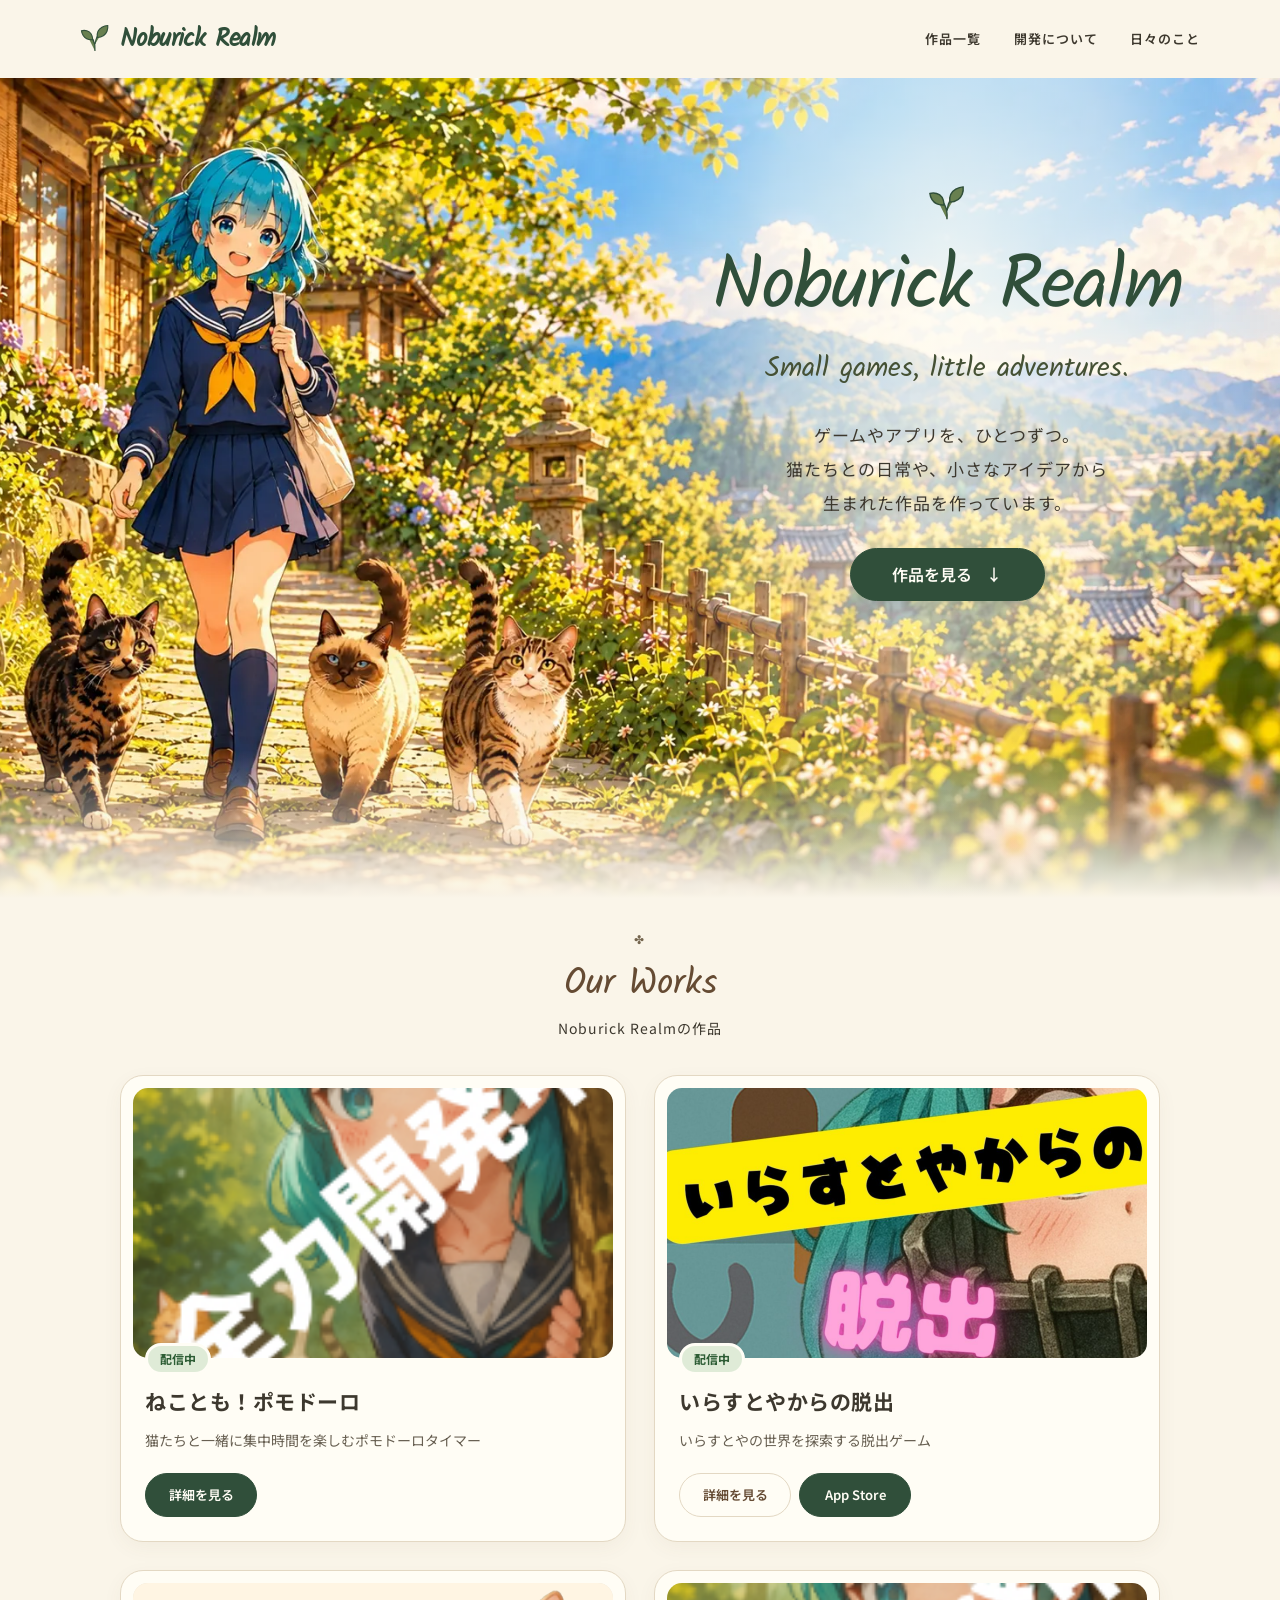
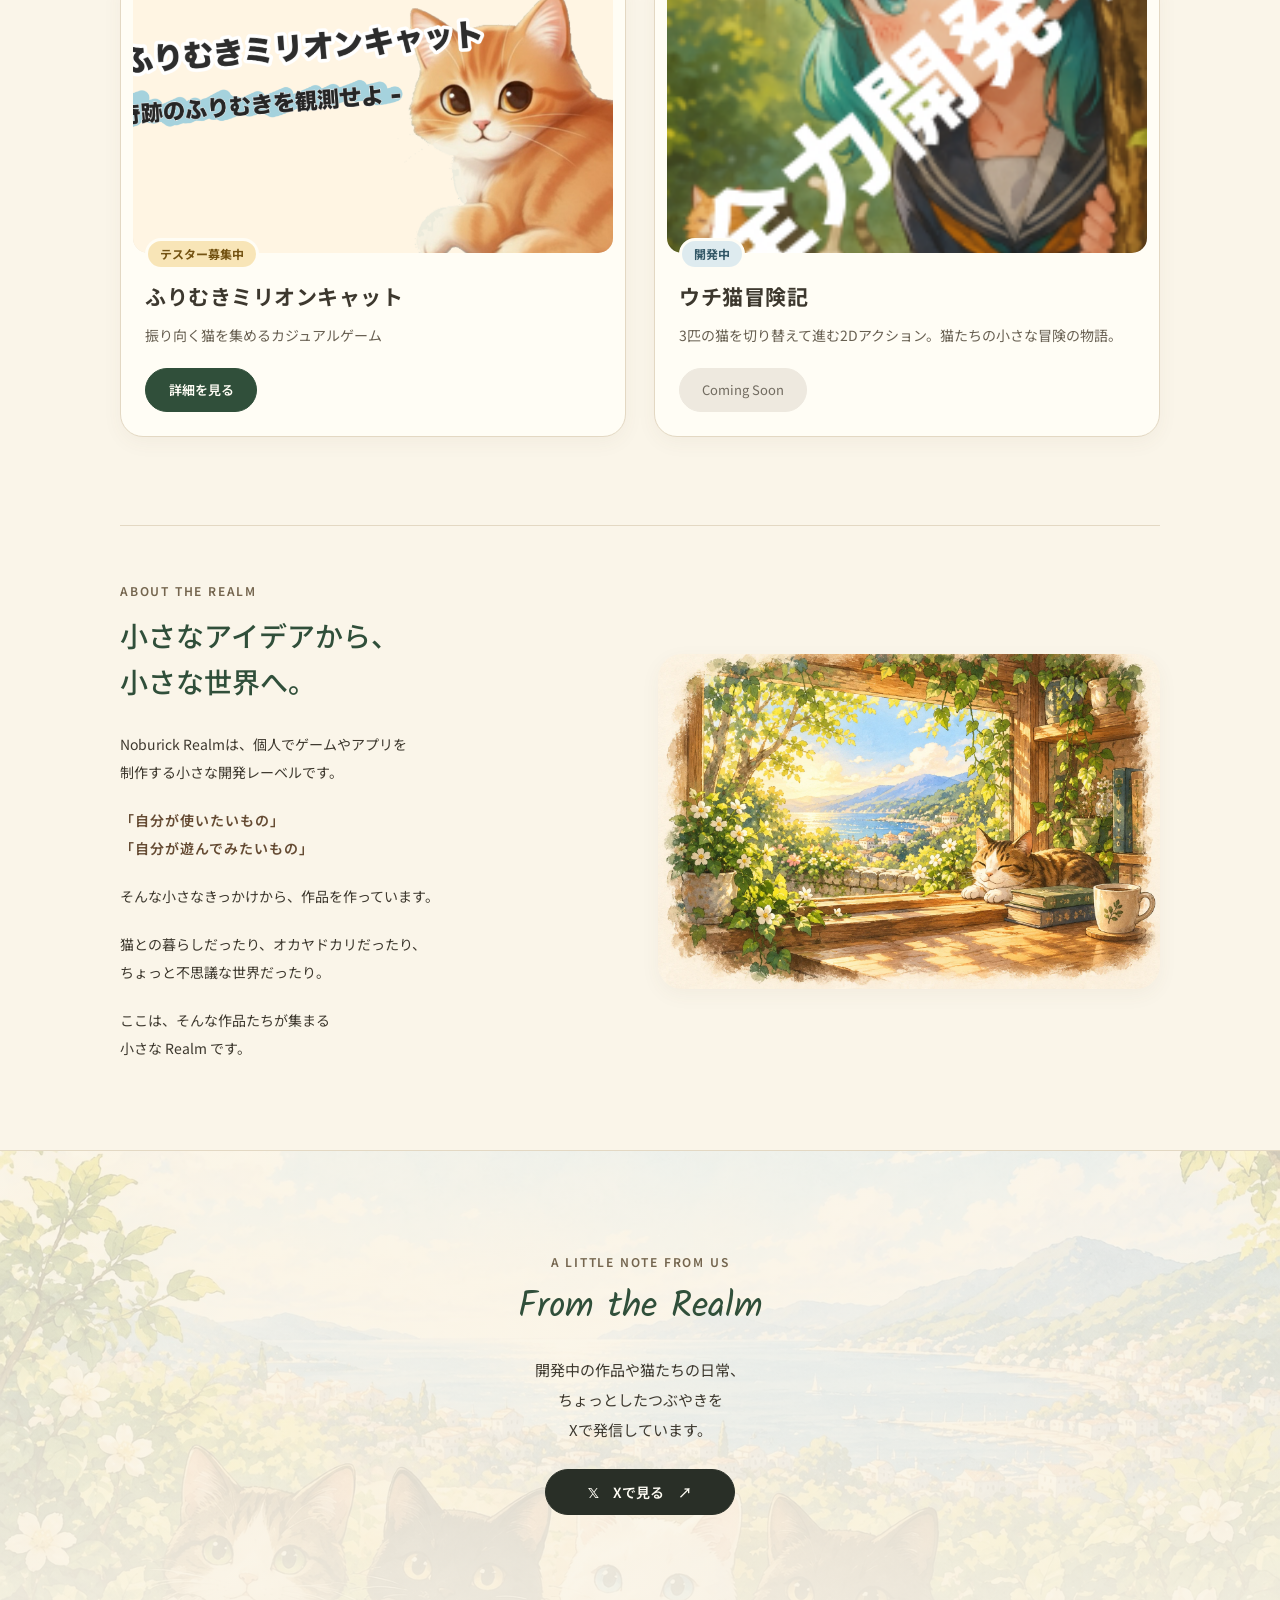
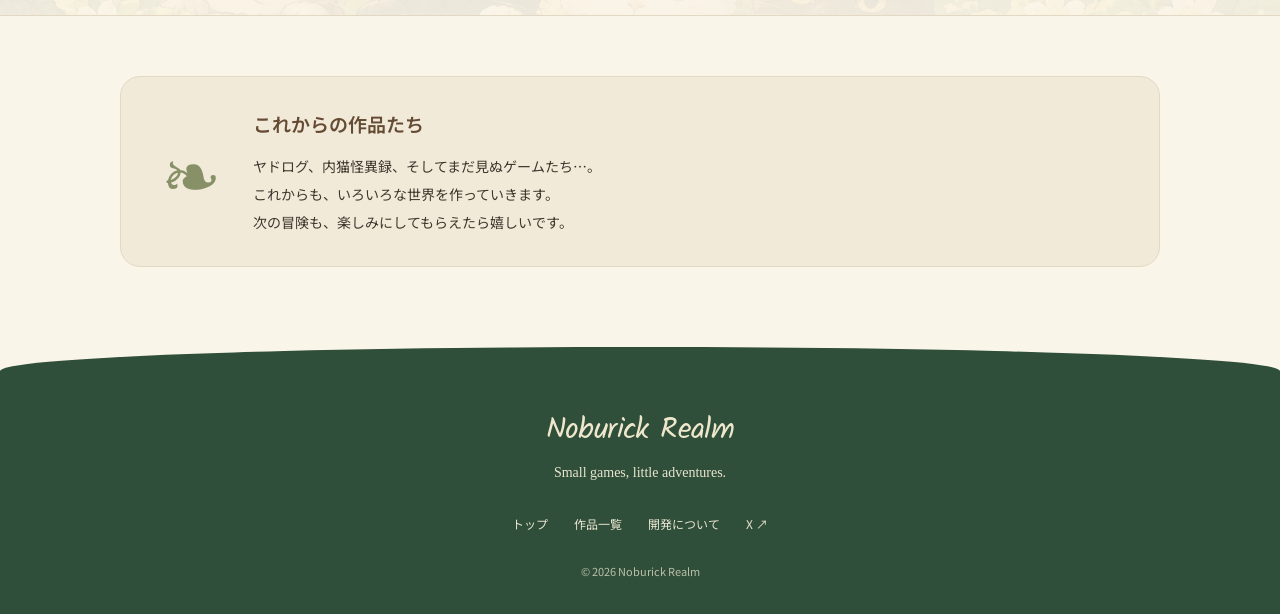
==== commit 7105c571: "Use Hinata and the cats in the homepage hero" ====
--- a/index.html
+++ b/index.html
@@ -18,20 +18,13 @@
     <meta property="og:url" content="https://noburick.github.io/" />
     <meta
       property="og:image"
-      content="https://noburick.github.io/images/realm-hero.webp"
+      content="https://noburick.github.io/images/realm-hero-walk.webp"
     />
     <link rel="stylesheet" href="style.css" />
     <link
       rel="preload"
       as="image"
-      href="images/realm-hero.webp"
-      media="(min-width: 701px)"
-    />
-    <link
-      rel="preload"
-      as="image"
-      href="images/realm-hero-mobile.webp"
-      media="(max-width: 700px)"
+      href="images/realm-hero-walk.webp"
     />
     <script src="apps.js" defer></script>
     <script src="navigation.js" defer></script>
@@ -195,4 +188,4 @@
       <p class="footer__copyright">© 2026 Noburick Realm</p>
     </footer>
   </body>
-</html>
+</html>
--- a/style.css
+++ b/style.css
@@ -146,22 +146,21 @@
   position: relative;
   min-height: 820px;
   background:
-    linear-gradient(180deg, #ffffff08 75%, var(--bg)),
-    url("images/realm-hero.webp") center bottom/cover no-repeat;
+    linear-gradient(180deg, transparent 82%, var(--bg)),
+    url("images/realm-hero-walk.webp") center center/cover no-repeat;
   text-align: center;
-  display: grid;
-  justify-items: center;
-  align-items: start;
 }
 .hero__inner {
   position: relative;
-  padding: 50px 20px 245px;
-  width: 100%;
+  width: 52%;
+  min-height: 820px;
+  margin-left: auto;
+  padding: 105px 40px 220px;
   background: radial-gradient(
-    ellipse at 50% 28%,
-    #fffdf58c 0%,
-    #fffdf536 40%,
-    transparent 68%
+    ellipse at 50% 26%,
+    #fffdf5d9 0%,
+    #fffdf588 38%,
+    transparent 72%
   );
 }
 .hero__sprout {
@@ -489,8 +488,26 @@
 }
 @media (min-width: 1400px) {
   .hero {
-    background-size: 1400px auto;
     background-color: #f5f4dd;
+  }
+}
+@media (max-width: 900px) {
+  .hero {
+    min-height: auto;
+    padding-top: 56.28%;
+    background-image:
+      linear-gradient(180deg, transparent 82%, var(--bg)),
+      url("images/realm-hero-walk.webp");
+    background-position: center top;
+    background-size: 100% auto;
+    background-repeat: no-repeat;
+  }
+  .hero__inner {
+    width: 100%;
+    min-height: 0;
+    margin-left: 0;
+    padding: 38px 20px 70px;
+    background: var(--bg);
   }
 }
 @media (max-width: 700px) {
@@ -527,16 +544,8 @@
   .site-nav[data-enhanced].is-open {
     display: flex;
   }
-  .hero {
-    min-height: 650px;
-    background-image:
-      linear-gradient(180deg, #ffffff08 75%, var(--bg)),
-      url("images/realm-hero-mobile.webp");
-    background-position: center bottom;
-    background-size: cover;
-  }
   .hero__inner {
-    padding: 44px 12px 210px;
+    padding: 30px 12px 56px;
   }
   .hero__sprout {
     width: 32px;
@@ -699,4 +708,4 @@
   *::after {
     transition: none !important;
   }
-}
+}
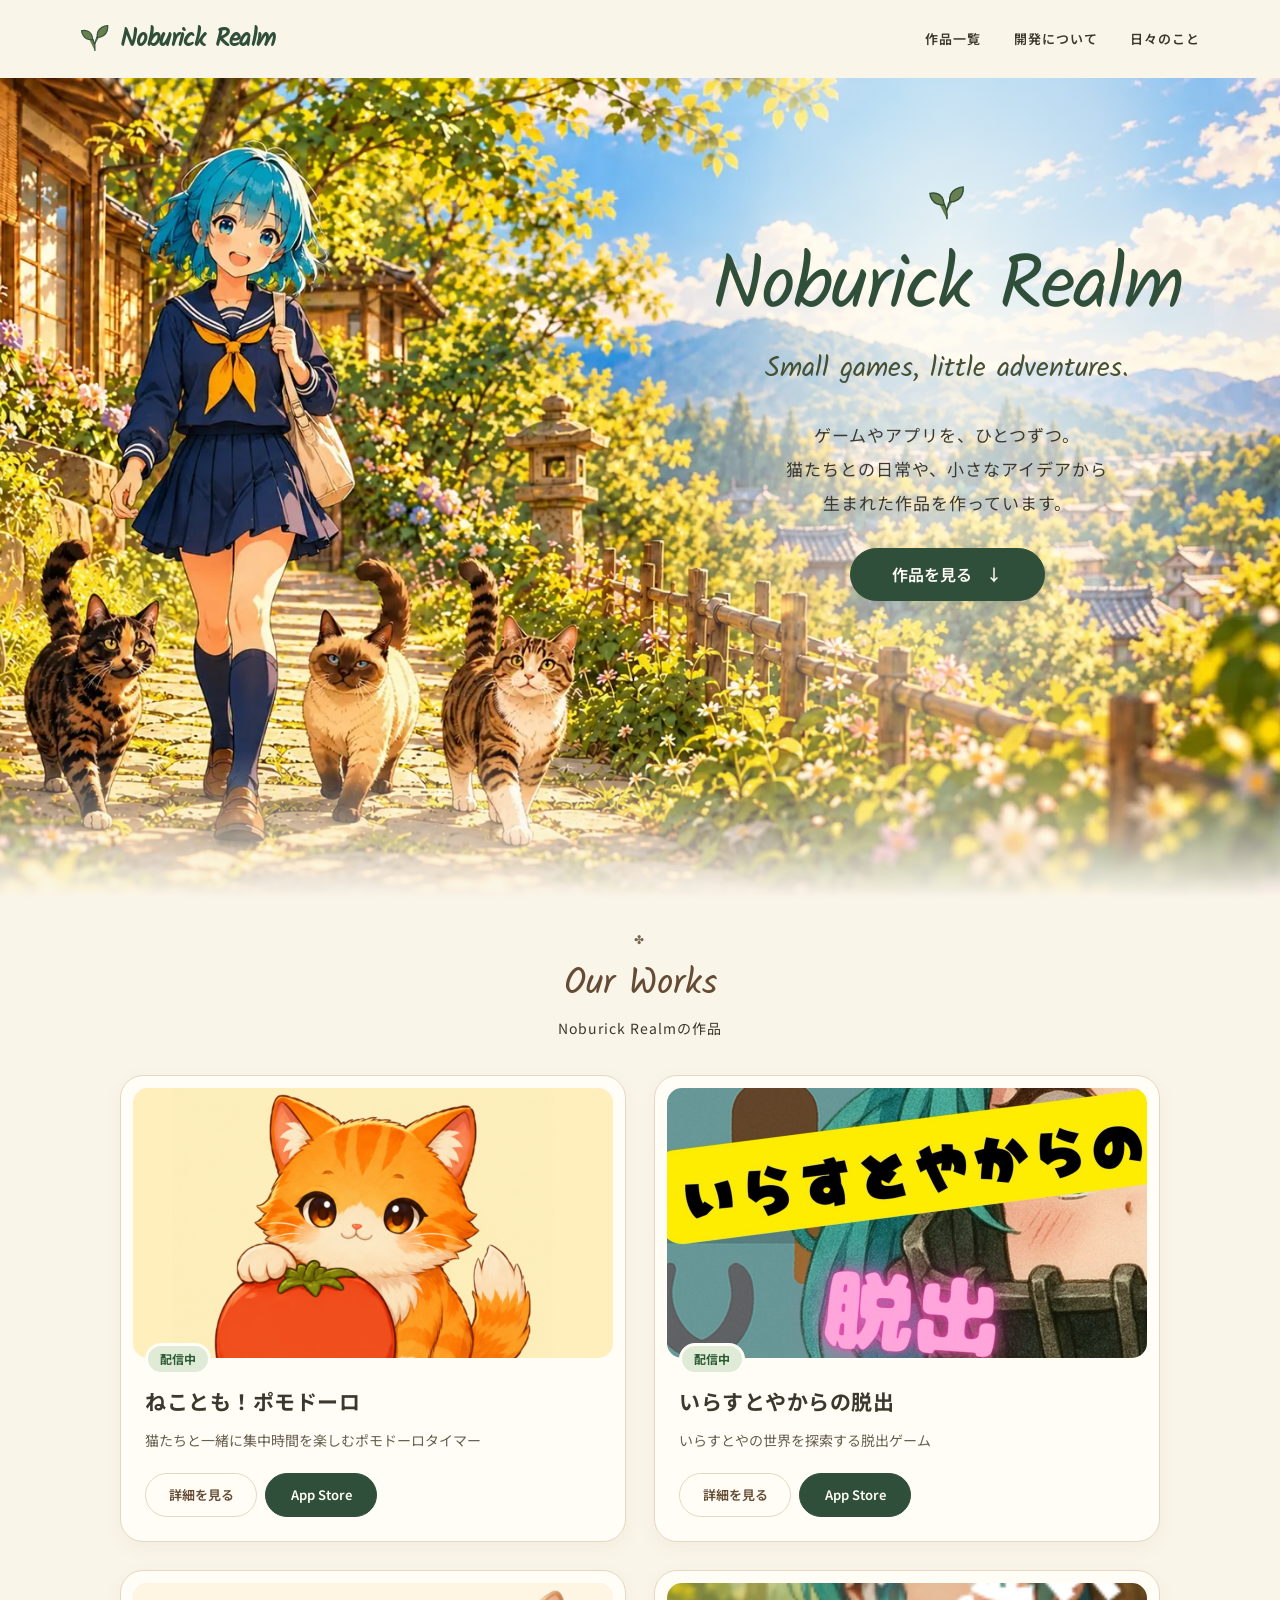
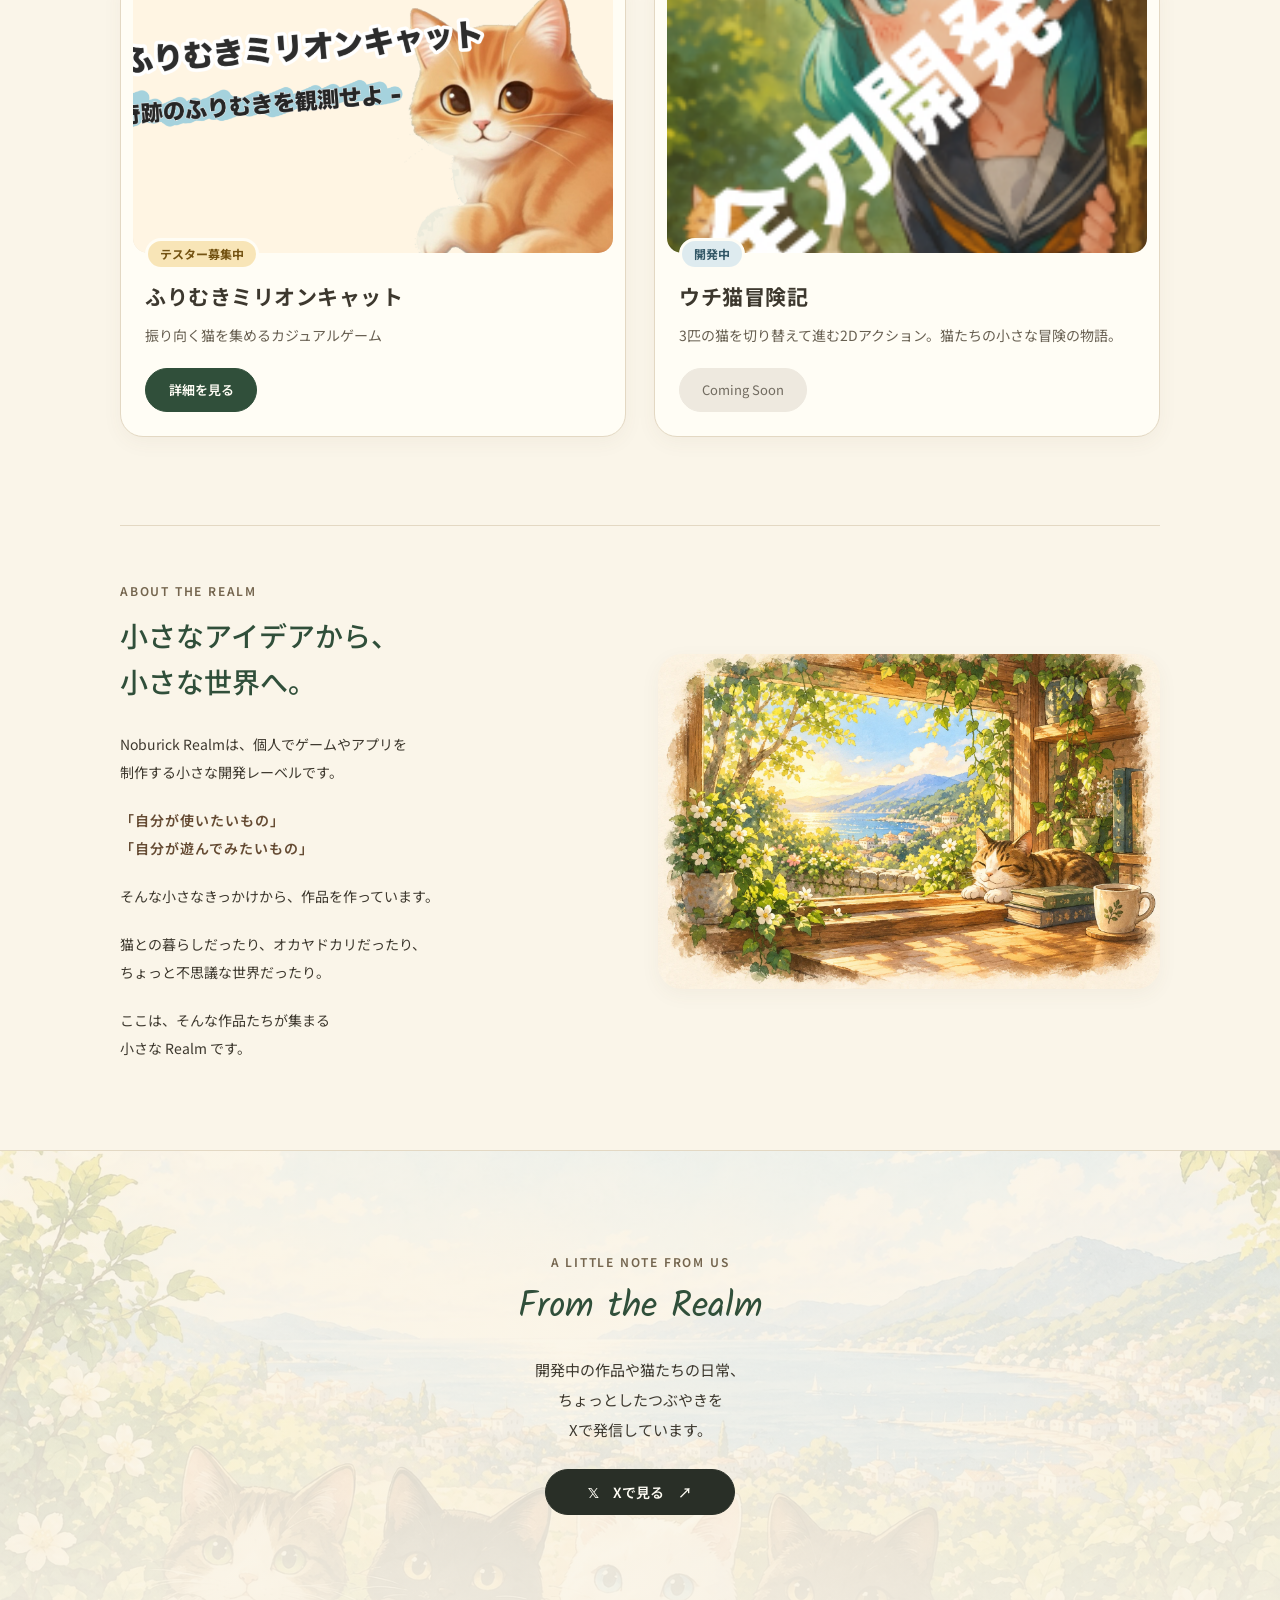
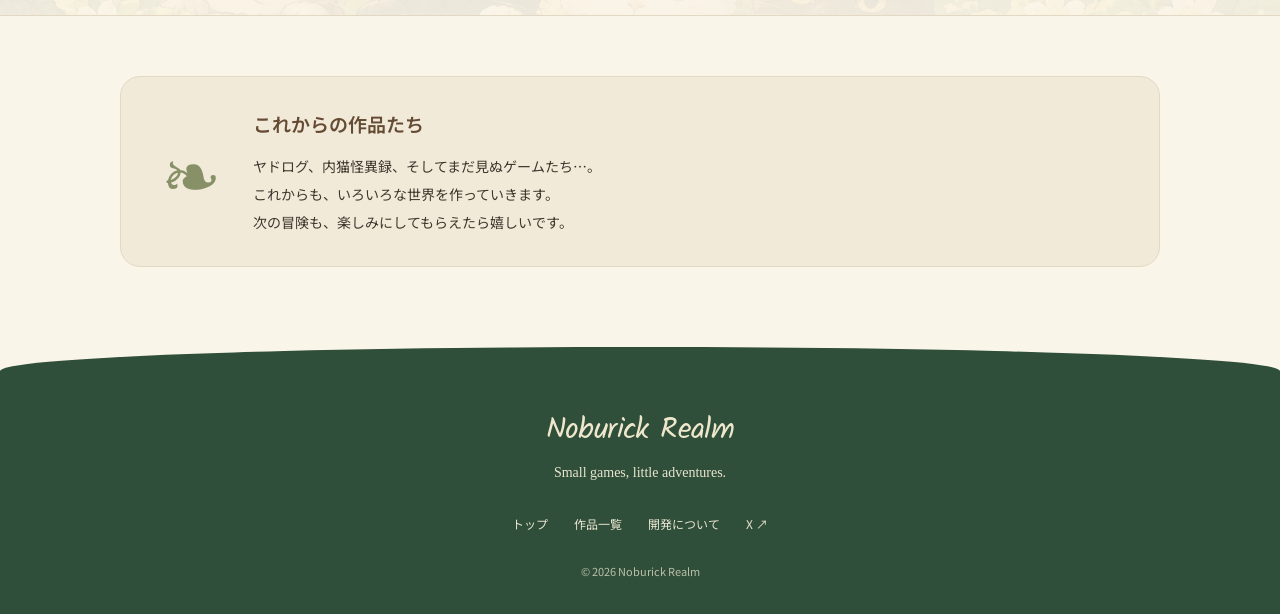
==== commit 714579d4: "Add GA4 tracking to homepage and app detail pages" ====
--- a/index.html
+++ b/index.html
@@ -1,6 +1,14 @@
 <!doctype html>
 <html lang="ja">
   <head>
+    <!-- Google tag (gtag.js) -->
+    <script async src="https://www.googletagmanager.com/gtag/js?id=G-1MSWYBR5F8"></script>
+    <script>
+      window.dataLayer = window.dataLayer || [];
+      function gtag(){dataLayer.push(arguments);}
+      gtag('js', new Date());
+      gtag('config', 'G-1MSWYBR5F8');
+    </script>
     <meta charset="UTF-8" />
     <meta name="viewport" content="width=device-width, initial-scale=1" />
     <meta name="theme-color" content="#faf5e9" />
